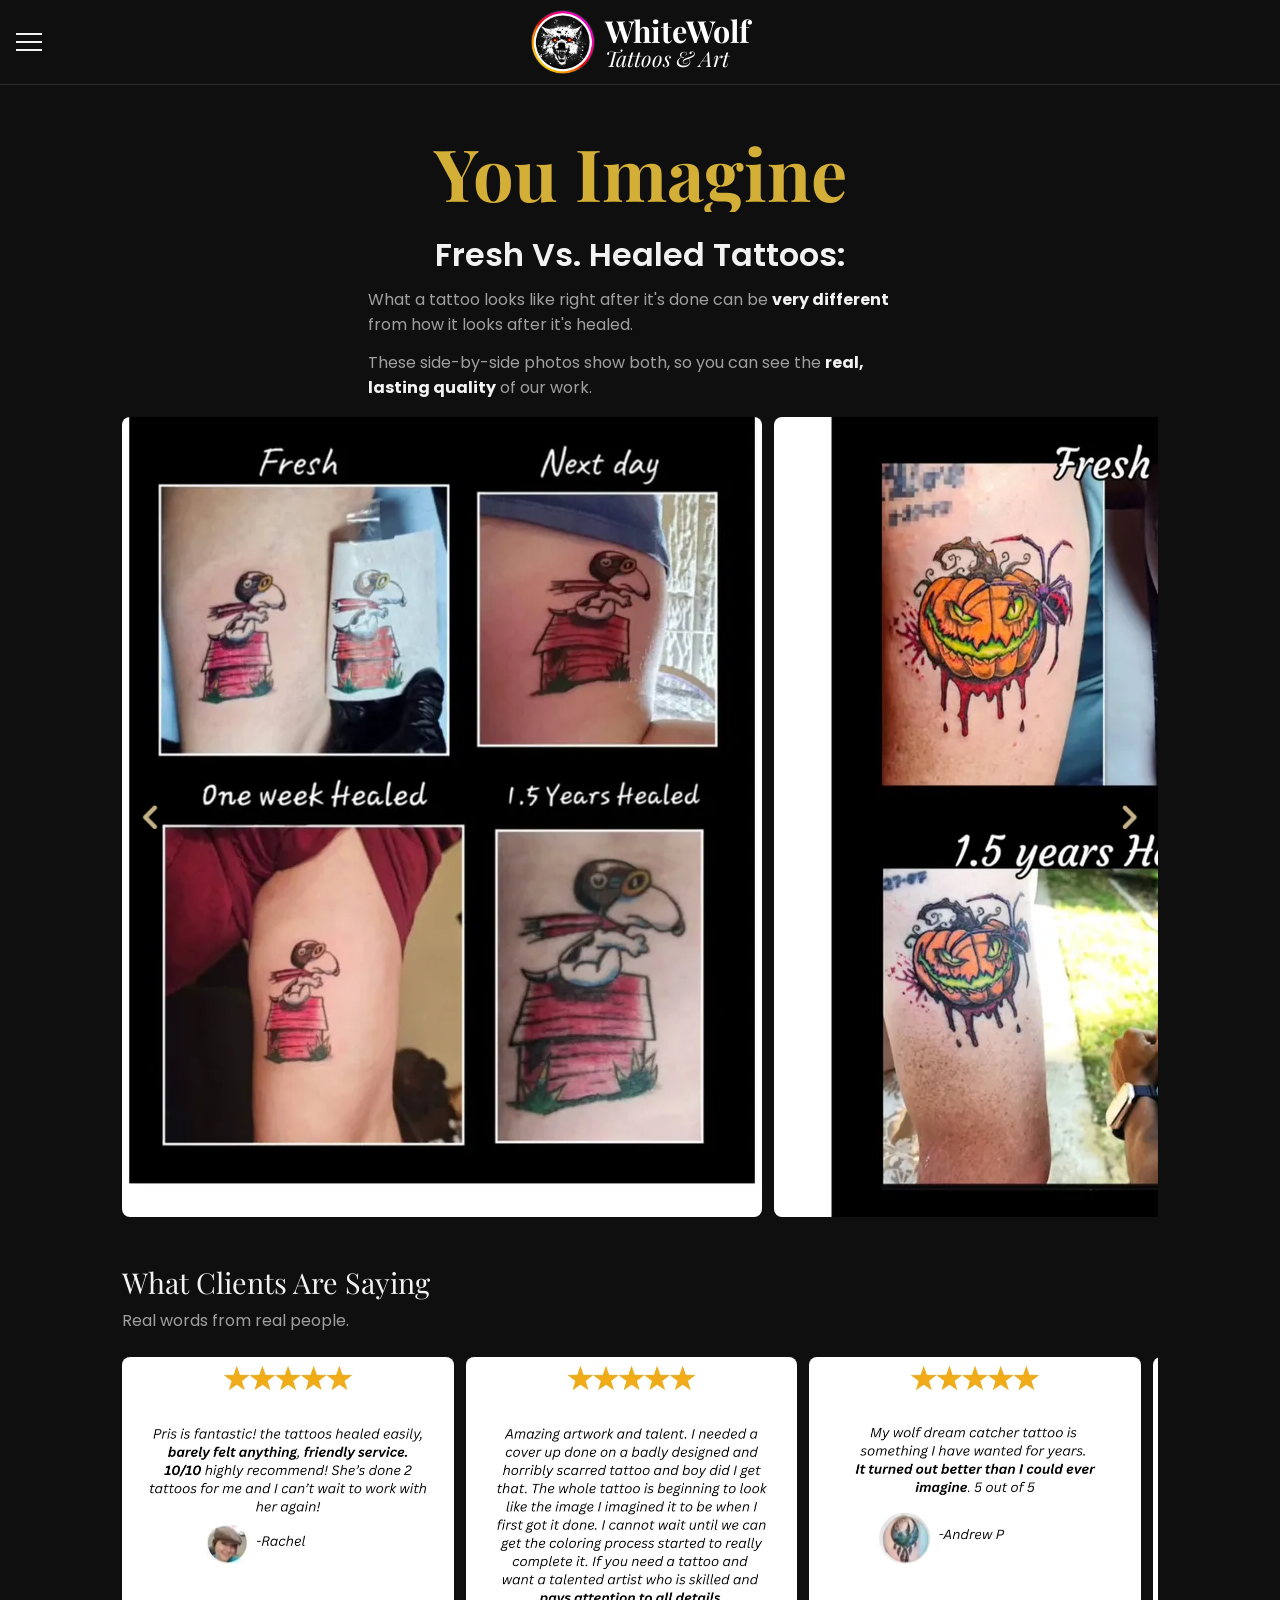
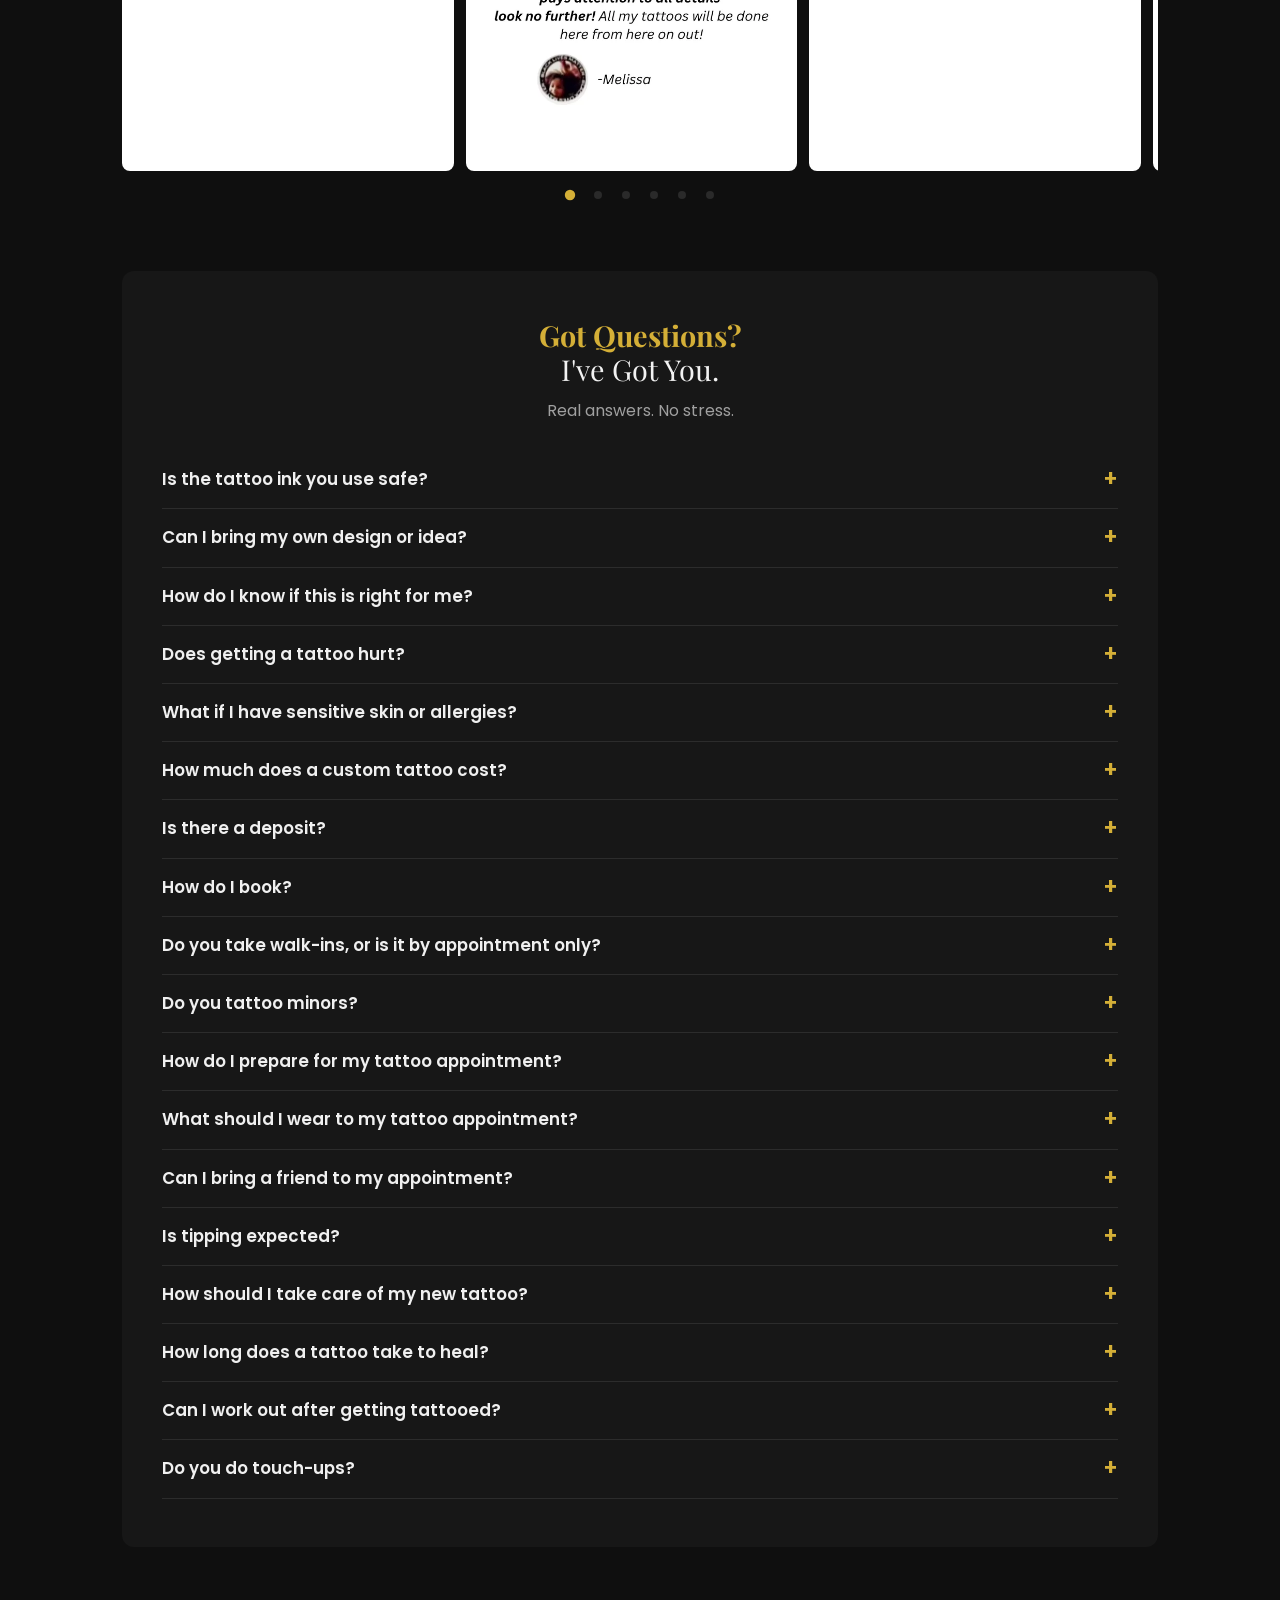
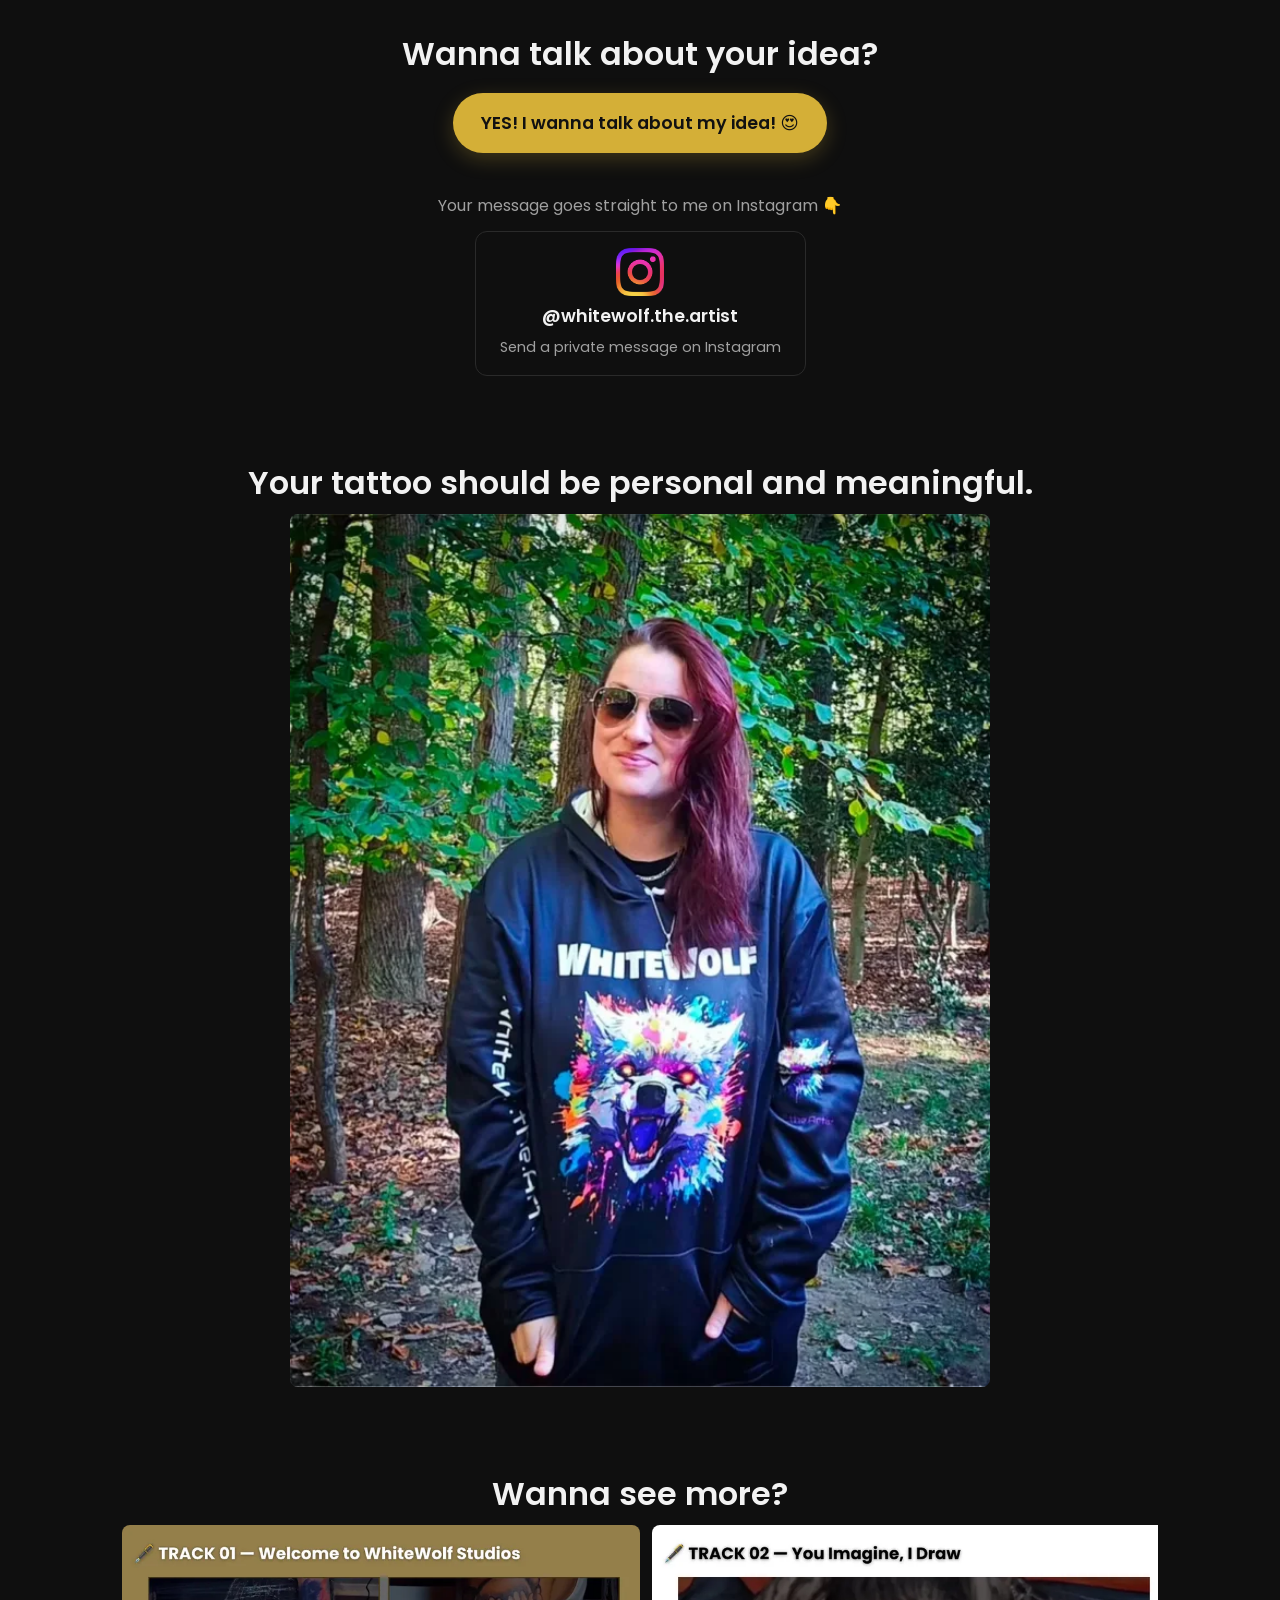
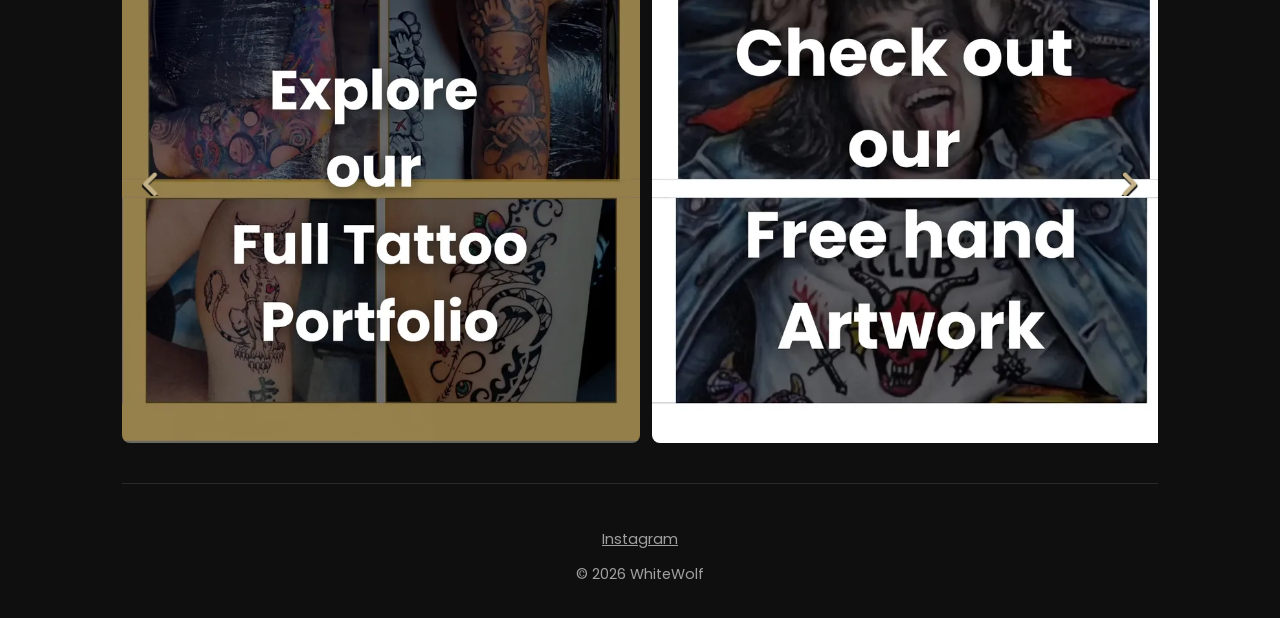
==== index.html @ 4db8c854 "Close FAQ box and fix photo 6 Adds the missing closing tag so the FAQ box ends, fixes photo 6, and p" ====
<!DOCTYPE html>
<html lang="en">
<head>
  <meta charset="UTF-8">
  <meta name="viewport" content="width=device-width, initial-scale=1">
  <title>WhiteWolf | Tattoos & Art</title>
  <meta name="robots" content="noindex">
  <meta name="description" content="Custom tattoos and original art by WhiteWolf.">
  <link rel="preconnect" href="https://fonts.googleapis.com">
  <link href="https://fonts.googleapis.com/css2?family=Inter:wght@400;600&family=Playfair+Display&display=swap" rel="stylesheet">
  <link rel="stylesheet" href="css/style.css">
</head>
<body>

    <header class="site-header">
    <button class="menu-btn" aria-label="Open menu" aria-expanded="false">
      <span></span><span></span><span></span>
    </button>
    <a href="index.html" class="brand" aria-label="WhiteWolf Tattoos and Art, home">
      <span class="brand-logo">
        <img src="media/Logo1.png" alt="" width="52" height="52">
      </span>
      <span class="brand-text">
        <span class="brand-name">WhiteWolf</span>
        <span class="brand-tag">Tattoos &amp; Art</span>
      </span>
    </a>
  </header>

  <!-- MENU (same on every page) -->
  <nav class="menu" id="menu" aria-label="Main menu">
    <button class="menu-close" aria-label="Close menu">&times;</button>
    <a href="index.html">Home</a>
    <a href="portfolio.html">Tattoos</a>
    <a href="art.html">Art</a>
    <a href="pricing.html">Pricing</a>
    <a href="about.html">About Me</a>
  </nav>

  <main>
      <section class="hero">
      <h1 class="rotator">
        <span class="is-active">You Imagine</span>
        <span>I Create</span>
       </h1>
      <h2 class="hero-sub">Fresh Vs. Healed Tattoos:</h2>
      <p class="hero-body">What a tattoo looks like right after it's done can be <strong>very different</strong> from how it looks after it's healed.</p>
      <p class="hero-body">These side-by-side photos show both, so you can see the <strong>real, lasting quality</strong> of our work.</p>
    </section>

         <!-- 🆕 TOP CAROUSEL: photos 1-5 -->
    <section class="top-carousel">
      <div class="carousel-wrap">
        <button class="car-btn car-prev" type="button" aria-label="Previous photo">
          <img src="media/icons/arrow-left.png" alt="">
        </button>
        <div class="carousel">
          <img src="media/home-page-photos/home-01.webp" alt="Tattoo by WhiteWolf" width="800" height="1000" fetchpriority="high">
          <img src="media/home-page-photos/home-02.webp" alt="Tattoo by WhiteWolf" width="800" height="1000" loading="lazy">
          <img src="media/home-page-photos/home-03.webp" alt="Tattoo by WhiteWolf" width="800" height="1000" loading="lazy">
          <img src="media/home-page-photos/home-04.webp" alt="Tattoo by WhiteWolf" width="800" height="1000" loading="lazy">
          <img src="media/home-page-photos/home-05.webp" alt="Tattoo by WhiteWolf" width="800" height="1000" loading="lazy">
        </div>
        <button class="car-btn car-next" type="button" aria-label="Next photo">
          <img src="media/icons/arrow-right.png" alt="">
        </button>
      </div>
    </section>
    
    <section class="reviews">
      <h2>What Clients Are Saying</h2>
      <p class="page-sub">Real words from real people.</p>
      <div class="review-track" id="review-track"></div>
      <div class="review-dots" id="review-dots"></div>
    </section>

       <section class="faq">
        <h2 class="faq-title">
        <span class="faq-title-gold">Got Questions?</span>
        <span>I've Got You.</span>
      </h2>
      <p class="faq-sub">Real answers. No stress.</p>
      
      <details>
        <summary>Is the tattoo ink you use safe?</summary>
        <p>Absolutely! As a tattoo artist, my rule is:<br>"If I can't eat it, I won't ink it." Our ink is all natural organic gluten-free ink. Guaranteed a clean experience.</p>
      </details>

      <!-- 💭 DREAM -->
      <details>
        <summary>Can I bring my own design or idea?</summary>
        <p><strong>Yes, please do!</strong> Bring a sketch, a photo, or even just a feeling. I'll turn it into a one-of-a-kind design that's made just for you. You imagine, I create.</p>
      </details>
      <details>
        <summary>How do I know if this is right for me?</summary>
        <p>If you've been thinking about a tattoo for a while, that's a good sign. Take your time, look through my work, and see what speaks to you. Not sure yet? Send me a message. <strong>There's no pressure</strong>, just a friendly chat about your idea.</p>
      </details>

      <!-- 😬 DOUBTS -->
      <details>
        <summary>Does getting a tattoo hurt?</summary>
        <p>A little, but it's usually <strong>less than people expect</strong>. Most say it feels like a scratch or a light sting. Some spots, like ribs or feet, feel more than others. We can take breaks anytime, and I'll check on you the whole way through.</p>
      </details>
      <details>
        <summary>What if I have sensitive skin or allergies?</summary>
        <p>Tell me before your appointment so I can plan for it. <strong>Your comfort and safety come first.</strong> If you have a skin condition or allergies, it's a good idea to check with your doctor before getting tattooed.</p>
      </details>

      <!-- 💲 DOLLARS -->
      <details>
        <summary>How much does a custom tattoo cost?</summary>
        <p>Every piece is different, so the price depends on the <strong>size, detail, and placement</strong>. Send me your idea, and I'll give you a free quote. No surprises.</p>
      </details>
      <details>
        <summary>Is there a deposit?</summary>
        <p>Yes. A deposit <strong>holds your spot</strong> and goes toward the final price of your tattoo. Deposits are non-refundable, but you can move your date if you give me at least 48 hours' notice.</p>
      </details>

      <!-- 📅 DO IT -->
      <details>
        <summary>How do I book?</summary>
        <p>Send me a DM on Instagram at <a href="https://instagram.com/whitewolf.the.artist">@whitewolf.the.artist</a>. Tell me your idea, where you want it, about how big, and add any photos that inspire you. <strong>I'll take it from there!</strong></p>
      </details>
      <details>
        <summary>Do you take walk-ins, or is it by appointment only?</summary>
        <p>I work <strong>by appointment</strong>, so every client gets my full time and attention. If an open spot comes up, I'll post it on Instagram.</p>
      </details>
      <details>
        <summary>Do you tattoo minors?</summary>
        <p>No. You must be <strong>18 or older</strong> and bring a valid photo ID to your appointment.</p>
      </details>

      <!-- 🗓️ DAY OF -->
      <details>
        <summary>How do I prepare for my tattoo appointment?</summary>
        <p><strong>Get good sleep, eat a full meal, and drink lots of water</strong> before you come in. Skip alcohol for 24 hours before. Bring a snack and a drink, and come ready to relax.</p>
      </details>
      <details>
        <summary>What should I wear to my tattoo appointment?</summary>
        <p>Wear <strong>comfy clothes</strong> that make it easy to reach the spot we're tattooing. Dark clothes are best, since ink can sometimes get on them.</p>
      </details>
      <details>
        <summary>Can I bring a friend to my appointment?</summary>
        <p>Yes, you can bring <strong>one friend</strong> for support. Just let me know ahead of time so I can make room.</p>
      </details>
      <details>
        <summary>Is tipping expected?</summary>
        <p>Tips are <strong>never required, but always appreciated</strong>. Many people tip about 15 to 20 percent if they love their tattoo.</p>
      </details>

      <!-- 🩹 AFTER -->
      <details>
        <summary>How should I take care of my new tattoo?</summary>
        <p>I'll give you <strong>simple aftercare steps</strong> before you leave. The basics: keep it clean, wash it gently with unscented soap, add a thin layer of unscented lotion, and don't pick or scratch it. Keep it out of the sun, pools, and baths while it heals.</p>
      </details>
      <details>
        <summary>How long does a tattoo take to heal?</summary>
        <p>The top layer of skin usually heals in about <strong>2 to 4 weeks</strong>. Deeper healing can take a few months. Everyone heals a little differently, so be patient and follow your aftercare.</p>
      </details>
      <details>
        <summary>Can I work out after getting tattooed?</summary>
        <p>Take it easy for the <strong>first few days</strong>. Lots of sweat and rubbing can bother a new tattoo. Light activity is fine, and you can get back to your normal routine as it heals.</p>
      </details>
            <details>
        <summary>Do you do touch-ups?</summary>
        <p><strong>Yes!</strong> I want your tattoo to look its best for years. If you need a touch-up within 3 months of your appointment, it's on me. <strong>I've got you, even after you leave.</strong></p>
      </details>
    </section>

    <!-- 💬 TALK ABOUT YOUR IDEA -->
    <section class="cta">
      <h2 class="hero-sub">Wanna talk about your idea?</h2>
      <a href="https://ig.me/m/whitewolf.the.artist" class="btn cta-btn">YES! I wanna talk about my idea! 😍</a>

      <p class="cta-alt-q">Your message goes straight to me on Instagram 👇</p>
      <a class="ig-card" href="https://ig.me/m/whitewolf.the.artist">
        <img src="media/icons/instagram.png" alt="" width="48" height="48">
        <span class="ig-handle">@whitewolf.the.artist</span>
        <span class="ig-note">Send a private message on Instagram</span>
      </a>
    </section>

    <!-- 🆕 STILL PHOTO: photo 6 -->
    <section class="feature-photo">
      <h2 class="hero-sub">Your tattoo should be personal and meaningful.</h2>
      <img src="media/home-page-photos/home-06.webp" alt="Tattoo by WhiteWolf" width="800" height="1000" loading="lazy">
    </section>

    <!-- 🆕 BOTTOM CAROUSEL: photos 7-10 -->
    <section>
      <h2 class="hero-sub">Wanna see more?</h2>
      <div class="carousel-wrap" data-wait-until-seen>
        <button class="car-btn car-prev" type="button" aria-label="Previous photo">
          <img src="media/icons/arrow-left.png" alt="">
        </button>
        <div class="carousel carousel-fit">
          <img src="media/home-page-photos/home-07.webp" alt="Tattoo by WhiteWolf" width="800" height="1000" loading="lazy">
          <img src="media/home-page-photos/home-08.webp" alt="Tattoo by WhiteWolf" width="800" height="1000" loading="lazy">
          <img src="media/home-page-photos/home-09.webp" alt="Tattoo by WhiteWolf" width="800" height="1000" loading="lazy">
          <img src="media/home-page-photos/home-10.webp" alt="Tattoo by WhiteWolf" width="800" height="1000" loading="lazy">
        </div>
        <button class="car-btn car-next" type="button" aria-label="Next photo">
          <img src="media/icons/arrow-right.png" alt="">
        </button>
      </div>
    </section>
    
  <!-- FOOTER (same on every page) -->
  <footer class="site-footer">
    <a href="https://instagram.com/whitewolf.the.artist">Instagram</a>
    <p>&copy; 2026 WhiteWolf</p>
  </footer>

  <script src="js/main.js"></script>
    <script>
    // ==========================================================
    // 🔢 CHANGE THIS NUMBER to how many review photos there are!
    // ==========================================================
    const REVIEW_COUNT = 6;
    const REVIEW_SPEED = 4000;   // 4000 = 4 seconds per review

    const track = document.getElementById('review-track');
    const dotsBox = document.getElementById('review-dots');
    const two = (n) => String(n).padStart(2, '0');   // 1 → "01"
    const calm = window.matchMedia('(prefers-reduced-motion: reduce)').matches;
    let index = 0;

    // build the photos and dots
    for (let i = 1; i <= REVIEW_COUNT; i++) {
      const img = document.createElement('img');
      img.src = 'media/reviews/review-' + two(i) + '.webp';
      img.alt = 'Client review ' + i;
      img.loading = 'lazy';
      img.decoding = 'async';
      track.appendChild(img);

      const dot = document.createElement('button');
      dot.type = 'button';
      dot.setAttribute('aria-label', 'Show review ' + i);
      dot.addEventListener('click', () => { goTo(i - 1); pauseForAWhile(); });
      dotsBox.appendChild(dot);
    }

    function lightDot() {
      [...dotsBox.children].forEach((d, i) => d.classList.toggle('is-active', i === index));
    }

    // slide to one review (in the middle)
    function goTo(i) {
      index = (i + REVIEW_COUNT) % REVIEW_COUNT;
      const slide = track.children[index];
      track.scrollTo({
        left: slide.offsetLeft - (track.clientWidth - slide.offsetWidth) / 2,
        behavior: calm ? 'auto' : 'smooth'
      });
      lightDot();
    }

    // when someone swipes, figure out which review is in the middle
    let scrollTimer;
    track.addEventListener('scroll', () => {
      clearTimeout(scrollTimer);
      scrollTimer = setTimeout(() => {
        const middle = track.scrollLeft + track.clientWidth / 2;
        let closest = 0, best = Infinity;
        [...track.children].forEach((s, i) => {
          const d = Math.abs(s.offsetLeft + s.offsetWidth / 2 - middle);
          if (d < best) { best = d; closest = i; }
        });
        index = closest;
        lightDot();
      }, 120);
    }, { passive: true });

    // auto-slide, but pause while someone is touching it
    let paused = false, resumeTimer;
    function pauseForAWhile() {
      paused = true;
      clearTimeout(resumeTimer);
      resumeTimer = setTimeout(() => { paused = false; }, 6000);   // starts again after 6 seconds
    }
    track.addEventListener('touchstart', pauseForAWhile, { passive: true });
    track.addEventListener('mouseenter', () => { paused = true; });
    track.addEventListener('mouseleave', () => { paused = false; });

    lightDot();
    if (!calm) {   // people who turned on "Reduce Motion" can still swipe, it just won't move by itself
      setInterval(() => { if (!paused) goTo(index + 1); }, REVIEW_SPEED);
    }
  </script>
</body>
</html>
---- css/style.css ----
/* ===== FONTS ===== */
 @import url('https://fonts.googleapis.com/css2?family=Poppins:wght@400;500;600;700&family=Playfair+Display:ital,wght@0,400;0,600;0,700;1,400&display=swap');

/* ===== COLORS ===== */
:root {
  --bg: #0f0f0f;
  --text: #f2f2f2;
  --muted: #a0a0a0;
  --accent: #c9a27e;
  --line: #2a2a2a;
  --font-head: 'Playfair Display', serif;
  --font-body: 'Poppins', system-ui, sans-serif;
}

/* ===== BASICS ===== */
* { box-sizing: border-box; margin: 0; padding: 0; }
body {
  background: var(--bg);
  color: var(--text);
  font-family: var(--font-body);
  font-size: 16px;
  line-height: 1.6;
}
img, video { display: block; width: 100%; height: auto; }
a { color: inherit; }
h1, h2 { font-family: var(--font-head); font-weight: 400; line-height: 1.2; }
h2 { font-size: 1.8rem; margin-bottom: 16px; }
main { padding: 0 16px; }
section { padding: 40px 0; }

/* ===== TOP BAR: menu left, logo + name in the middle ===== */
.site-header {
  position: sticky; top: 0; z-index: 50;
  display: grid;
  grid-template-columns: 44px 1fr 44px;
  align-items: center;
  padding: 10px 16px;
  background: var(--bg);
  border-bottom: 1px solid var(--line);
}
.menu-btn {
  width: 44px; height: 44px;
  background: none; border: 0; cursor: pointer;
  display: flex; flex-direction: column; justify-content: center; gap: 6px;
}
.menu-btn span { display: block; width: 26px; height: 2px; background: var(--text); }

.brand {
  display: flex; align-items: center; justify-content: center; gap: 10px;
  text-decoration: none; color: #fff;
}
.brand-logo { flex: 0 0 auto; width: 52px; height: 52px; }
.brand-logo img {
  width: 100%; height: 100%;
  object-fit: cover;
  border-radius: 50%; /* cuts off the gray corners */
}
.brand-text { display: flex; flex-direction: column; text-align: left; line-height: 1.05; }
.brand-name { font-family: var(--font-head); font-weight: 700; font-size: 1.45rem; }
.brand-tag  { font-family: var(--font-head); font-style: italic; font-weight: 400; font-size: 1.05rem; }

/* ===== POP-OUT MENU ===== */
.menu {
  position: fixed; inset: 0; z-index: 100;
  background: var(--bg);
  display: flex; flex-direction: column; justify-content: center; align-items: center; gap: 8px;
  transform: translateX(-100%);
  visibility: hidden;
  transition: transform .3s ease, visibility .3s;
}
.menu.open { transform: translateX(0); visibility: visible; }
.menu a { font-family: var(--font-head); font-size: 2rem; text-decoration: none; padding: 8px 16px; }
.menu-close {
  position: absolute; top: 10px; left: 16px;
  width: 44px; height: 44px;
  background: none; border: 0; color: var(--text);
  font-size: 2rem; cursor: pointer;
}

/* ===== HOME: top section ===== */
.hero { padding: 48px 0 24px; text-align: center; }
.hero h1 { font-size: 2.2rem; margin-bottom: 12px; }
.hero p { color: var(--muted); }
.btn {
  display: inline-block; margin-top: 20px;
  padding: 14px 28px;
  background: var(--accent); color: #111;
  font-weight: 600; text-decoration: none;
  border-radius: 999px;
}

/* ===== SWIPE CAROUSEL ===== */
.carousel {
  display: flex; gap: 12px;
  overflow-x: auto;
  scroll-snap-type: x mandatory;
  margin: 0 -16px; padding: 0 16px;
  scrollbar-width: none;
}
.carousel::-webkit-scrollbar { display: none; }
.carousel img {
  flex: 0 0 85%;
  scroll-snap-align: center;
  aspect-ratio: 4 / 5;
  object-fit: cover;
  border-radius: 8px;
}

/* ===== FAQ ===== */
.faq details { border-bottom: 1px solid var(--line); padding: 16px 0; }
.faq summary {
  cursor: pointer; font-weight: 600; list-style: none;
  display: flex; justify-content: space-between; gap: 16px;
}
.faq summary::-webkit-details-marker { display: none; }
.faq summary::after { content: '+'; font-size: 1.4rem; line-height: 1; }
.faq details[open] summary::after { content: '−'; }
.faq details p { margin-top: 12px; color: var(--muted); }

/* ===== PHOTO GRIDS (Art + Portfolio) ===== */
.grid { display: grid; grid-template-columns: 1fr; gap: 12px; }
.grid img, .grid video { border-radius: 8px; }

/* ===== PRICING ===== */
.price-card { border: 1px solid var(--line); border-radius: 8px; padding: 20px; margin-bottom: 12px; }
.price-card h3 { font-family: var(--font-head); font-weight: 400; font-size: 1.3rem; }
.price { font-size: 1.6rem; color: var(--accent); margin: 4px 0 8px; }

/* ===== FOOTER ===== */
.site-footer {
  padding: 32px 16px; text-align: center;
  color: var(--muted); font-size: .9rem;
  border-top: 1px solid var(--line);
}
.site-footer a { display: inline-block; padding: 12px; }

/* ===== TABLETS (768px and wider) ===== */
@media (min-width: 768px) {
  main { max-width: 1100px; margin: 0 auto; padding: 0 32px; }
  .hero h1 { font-size: 3rem; }
  .carousel { margin: 0; padding: 0; }
  .carousel img { flex-basis: 45%; }
  .grid { grid-template-columns: repeat(2, 1fr); }
  .brand-logo { width: 64px; height: 64px; }
  .brand-name { font-size: 1.9rem; }
  .brand-tag  { font-size: 1.35rem; }
}

/* ===== COMPUTERS (1100px and wider) ===== */
@media (min-width: 1100px) {
  .carousel img { flex-basis: 32%; }
  .grid { grid-template-columns: repeat(3, 1fr); }
}


/* ===== GOLD ROTATING HEADLINE ===== */
:root { --gold: #d4af37; }

.rotator {
  display: grid;          /* stacks all headlines in the same spot */
  color: var(--gold);
  overflow: hidden;
}
.rotator span {
  grid-area: 1 / 1;
  opacity: 0;
  transform: translateX(-40px);   /* waits on the left */
  transition: opacity .6s ease, transform .6s ease;
}
.rotator span.is-active {
  opacity: 1;
  transform: translateX(0);       /* in the middle, showing */
}
.rotator span.is-leaving {
  opacity: 0;
  transform: translateX(40px);    /* slides out to the right */
}

/* for people who turn off motion on their phone: just fade, no sliding */
@media (prefers-reduced-motion: reduce) {
  .rotator span,
  .rotator span.is-active,
  .rotator span.is-leaving { transform: none; }
}


/* ===== ART GALLERY ===== */
.page-sub { color: var(--muted); margin: -8px 0 24px; }

.gallery {
  display: grid;
  grid-template-columns: repeat(2, 1fr);   /* phone: 2 per row */
  gap: 6px;
  margin: 0 -10px;                         /* a little wider on phones */
}
.gallery button {
  padding: 0; border: 0; cursor: zoom-in;
  background: #1a1a1a;                     /* dark box while the picture loads */
  aspect-ratio: 1 / 1;                     /* square */
  overflow: hidden;
  border-radius: 4px;
}
.gallery img {
  width: 100%; height: 100%;
  object-fit: cover;
  transition: transform .3s ease;
}
@media (hover: hover) {
  .gallery button:hover img { transform: scale(1.04); }   /* little zoom on computers */
}
@media (min-width: 768px) {
  .gallery { grid-template-columns: repeat(3, 1fr); gap: 10px; margin: 0; }   /* tablet: 3 */
}
@media (min-width: 1100px) {
  .gallery { grid-template-columns: repeat(4, 1fr); }                         /* computer: 4 */
}

/* ===== TAP TO SEE BIG ===== */
.lightbox {
  border: 0; padding: 0; margin: 0;
  width: 100vw; height: 100dvh;
  max-width: none; max-height: none;
  background: rgba(0, 0, 0, .95);
  color: #fff;
}
.lightbox::backdrop { background: rgba(0, 0, 0, .95); }
.lightbox[open] { display: flex; align-items: center; justify-content: center; }
.lightbox img {
  width: auto; height: auto;
  max-width: 100%; max-height: 100%;
  object-fit: contain;                     /* shows the WHOLE art, no crop */
}
.lb-btn {
  position: absolute;
  width: 48px; height: 48px;
  border: 0; border-radius: 50%;
  background: rgba(255, 255, 255, .12);
  color: #fff; font-size: 1.6rem; cursor: pointer;
  display: flex; align-items: center; justify-content: center;
}
.lb-close { top: 12px; right: 12px; }
.lb-prev  { left: 12px;  top: 50%; transform: translateY(-50%); }
.lb-next  { right: 12px; top: 50%; transform: translateY(-50%); }
.lb-count {
  position: absolute; bottom: 16px; left: 0; right: 0;
  text-align: center; color: var(--muted); font-size: .9rem;
}


/* ===== REVIEWS CAROUSEL ===== */
.review-track {
  position: relative;
  display: flex; gap: 12px;
  overflow-x: auto;
  scroll-snap-type: x mandatory;
  margin: 0 -16px; padding: 0 16px;
  scrollbar-width: none;
}
.review-track::-webkit-scrollbar { display: none; }
.review-track img {
  flex: 0 0 85%;
  width: 85%;
  aspect-ratio: 4 / 5;
  object-fit: contain;          /* shows the WHOLE review, no cutting off */
  background: #1a1a1a;
  border-radius: 8px;
  scroll-snap-align: center;
}
.review-dots {
  display: flex; justify-content: center; gap: 4px;
  margin-top: 12px;
}
.review-dots button {
  width: 24px; height: 24px;      /* big enough to tap */
  padding: 0; border: 0; background: none; cursor: pointer;
  display: flex; align-items: center; justify-content: center;
}
.review-dots button::after {
  content: '';
  width: 8px; height: 8px; border-radius: 50%;
  background: var(--line);
  transition: background .3s, transform .3s;
}
.review-dots button.is-active::after {
  background: var(--gold);
  transform: scale(1.3);
}
@media (min-width: 768px) {
  .review-track { margin: 0; padding: 0; }
  .review-track img { flex-basis: 45%; width: 45%; }
}
@media (min-width: 1100px) {
  .review-track img { flex-basis: 32%; width: 32%; }
}


/* ===== HOME: top carousel + still photo ===== */
.top-carousel { padding-top: 16px; padding-bottom: 8px; }
.feature-photo { padding: 24px 0; }
.feature-photo img { border-radius: 8px; }
@media (min-width: 768px) {
  .feature-photo img { max-width: 700px; margin: 0 auto; }
}


/* ===== CAROUSEL ARROWS ===== */
.carousel-wrap { position: relative; }
.car-btn {
  position: absolute; top: 50%; transform: translateY(-50%);
  z-index: 2;
  width: 44px; height: 44px;          /* big enough to tap */
  padding: 10px; border: 0; border-radius: 50%;
  background: none;                  /* no circle behind the arrows */
  cursor: pointer;
  display: flex; align-items: center; justify-content: center;
}
.car-btn img { width: 24px; height: 24px; object-fit: contain; }
.car-prev { left: 6px; }
.car-next { right: 6px; }


/* ===== BOTTOM CAROUSEL: show the WHOLE photo (no cropping) ===== */
.carousel-fit { align-items: center; }
.carousel-fit img {
  flex: 0 0 100%;
  width: 100%;
  height: auto;
  aspect-ratio: auto;      /* use the photo's real shape */
  object-fit: contain;     /* never cut anything off */
}
@media (min-width: 768px) {
  .carousel-fit img { flex-basis: 70%; width: 70%; }   /* tablet */
}
@media (min-width: 1100px) {
  .carousel-fit img { flex-basis: 50%; width: 50%; }   /* computer */
}


/* ===== STOP THE PAGE FROM MOVING SIDEWAYS ON PHONES ===== */
html, body {
  overflow-x: clip;     /* trims anything poking past the edge */
  max-width: 100%;
}
main { overflow-x: clip; }


/* ===== BIGGER, BOLDER "YOU IMAGINE / I CREATE" ===== */
.hero .rotator {
  font-size: 3rem;       /* phone size (was 2.2rem) */
  font-weight: 700;      /* bold */
  line-height: 1.1;
}
@media (min-width: 768px) {
  .hero .rotator { font-size: 4.5rem; }   /* bigger on tablets and computers */
}


/* bold words in the Fresh vs Healed text stand out in white */
.hero-body strong { color: var(--text); font-weight: 700; }


/* ===== "FRESH VS. HEALED" HEADLINE + TEXT ===== */
.hero-sub {
  font-family: var(--font-body);   /* Poppins */
  color: var(--text);              /* white */
  font-size: 1.5rem;               /* smaller than the big headline */
  font-weight: 600;
  margin: 24px 0 12px;
  text-align: center;
}
.hero-body {
  font-family: var(--font-body);   /* Poppins */
  max-width: 34em;                 /* keeps lines easy to read */
  margin: 12px auto 0;
  text-align: left;                /* body text lines up on the left */
}
@media (min-width: 768px) {
  .hero-sub { font-size: 2rem; }
}


/* ===== LESS SPACE between the body text and the first carousel ===== */
.hero { padding-bottom: 8px; }           /* was 24px */
.top-carousel { padding-top: 8px; }      /* was 16px */


/* ===== FAQ: easy-to-read charcoal card ===== */
.faq {
  background: #171717;          /* soft charcoal, not pure black */
  border-radius: 12px;
  padding: 32px 20px;
  margin: 24px 0;
}
.faq summary {
  color: #f0f0f0;               /* soft white questions */
  font-size: 1.05rem;
  line-height: 1.5;
}
.faq summary::after { color: var(--gold); }   /* gold + and − signs */
.faq details { border-bottom-color: #2c2c2c; }
.faq details p {
  color: #c9c9c9;               /* light gray answers, easy to read */
  font-size: 1rem;
  line-height: 1.7;             /* more space between lines */
}
@media (min-width: 768px) {
  .faq { padding: 48px 40px; }
}



/* ===== FAQ HEADLINE: 2 clean lines, centered ===== */
.faq-title {
  text-align: center;
  line-height: 1.15;
  margin-bottom: 12px;
}
.faq-title span { display: block; }            /* each part on its own line */
.faq-title-gold { color: var(--gold); font-weight: 700; }
.faq-sub {
  text-align: center;
  color: var(--muted);
  margin-bottom: 28px;
}


/* ===== TALK ABOUT YOUR IDEA ===== */
.cta { text-align: center; padding: 40px 0; }
.cta-btn {
  font-size: 1.1rem;
  padding: 16px 28px;
  margin-top: 8px;
  background: var(--gold);           /* gold to match the brand */
  box-shadow: 0 6px 20px rgba(212, 175, 55, .25);
}
.cta-alt-q {
  font-family: var(--font-body);
  color: var(--muted);
  margin: 40px 0 12px;
}
.ig-card {
  display: inline-flex; flex-direction: column; align-items: center; gap: 6px;
  padding: 16px 24px;
  border: 1px solid var(--line);
  border-radius: 12px;
  text-decoration: none;
}
.ig-card img { width: 48px; height: 48px; object-fit: contain; }
.ig-handle { font-weight: 600; color: var(--text); font-size: 1.1rem; }
.ig-note { color: var(--muted); font-size: .9rem; }
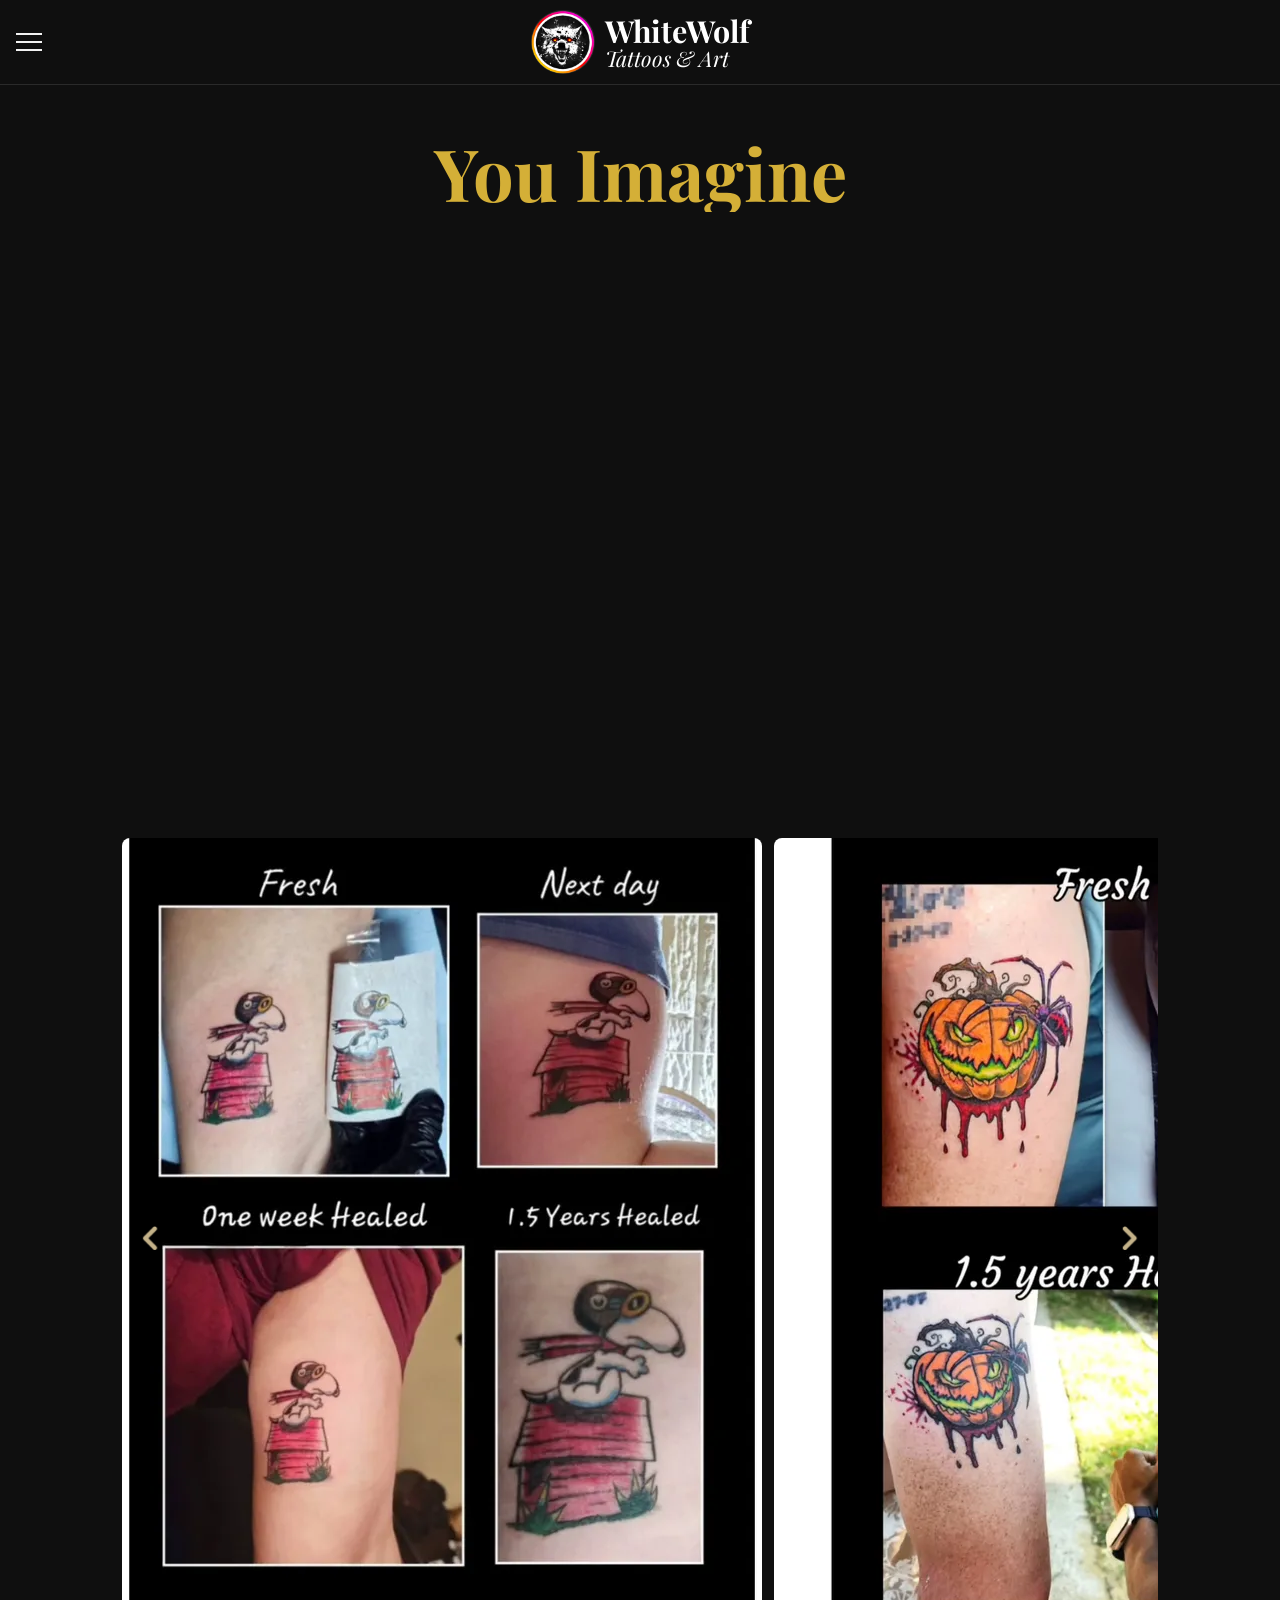
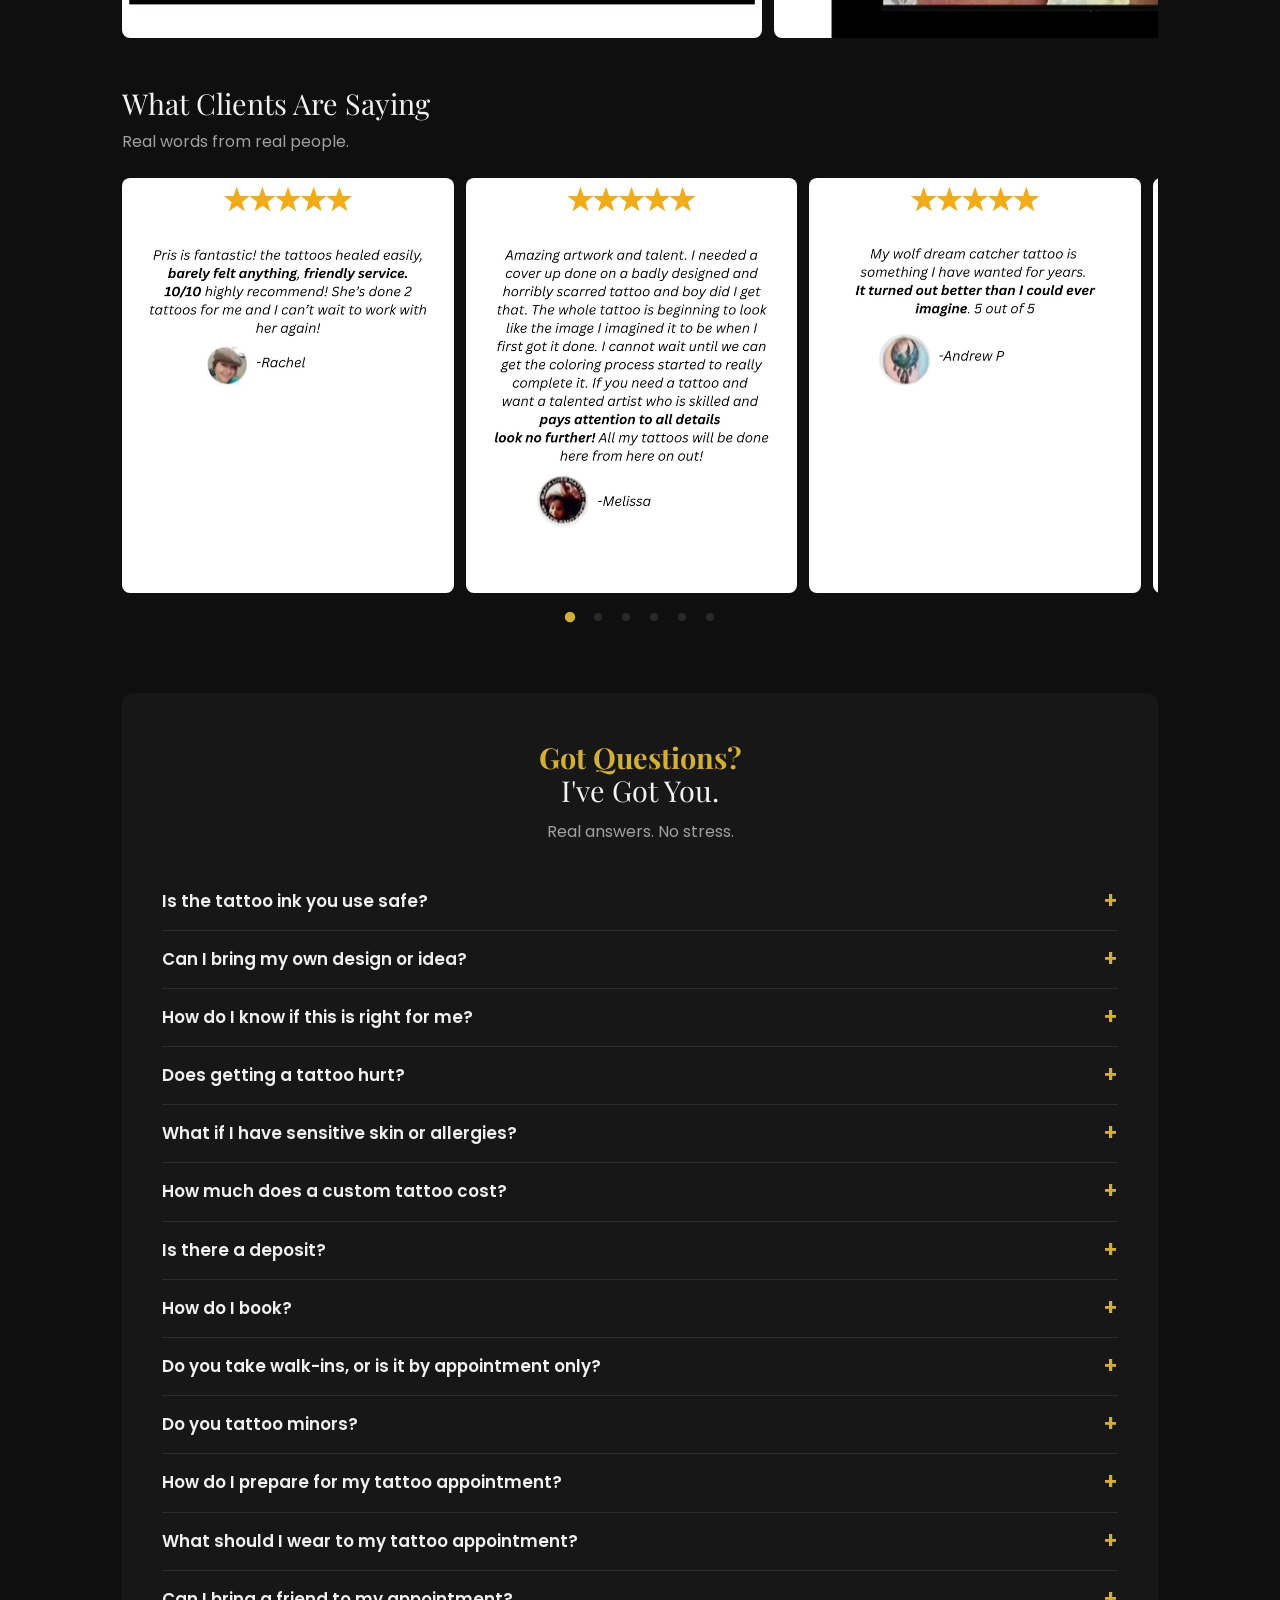
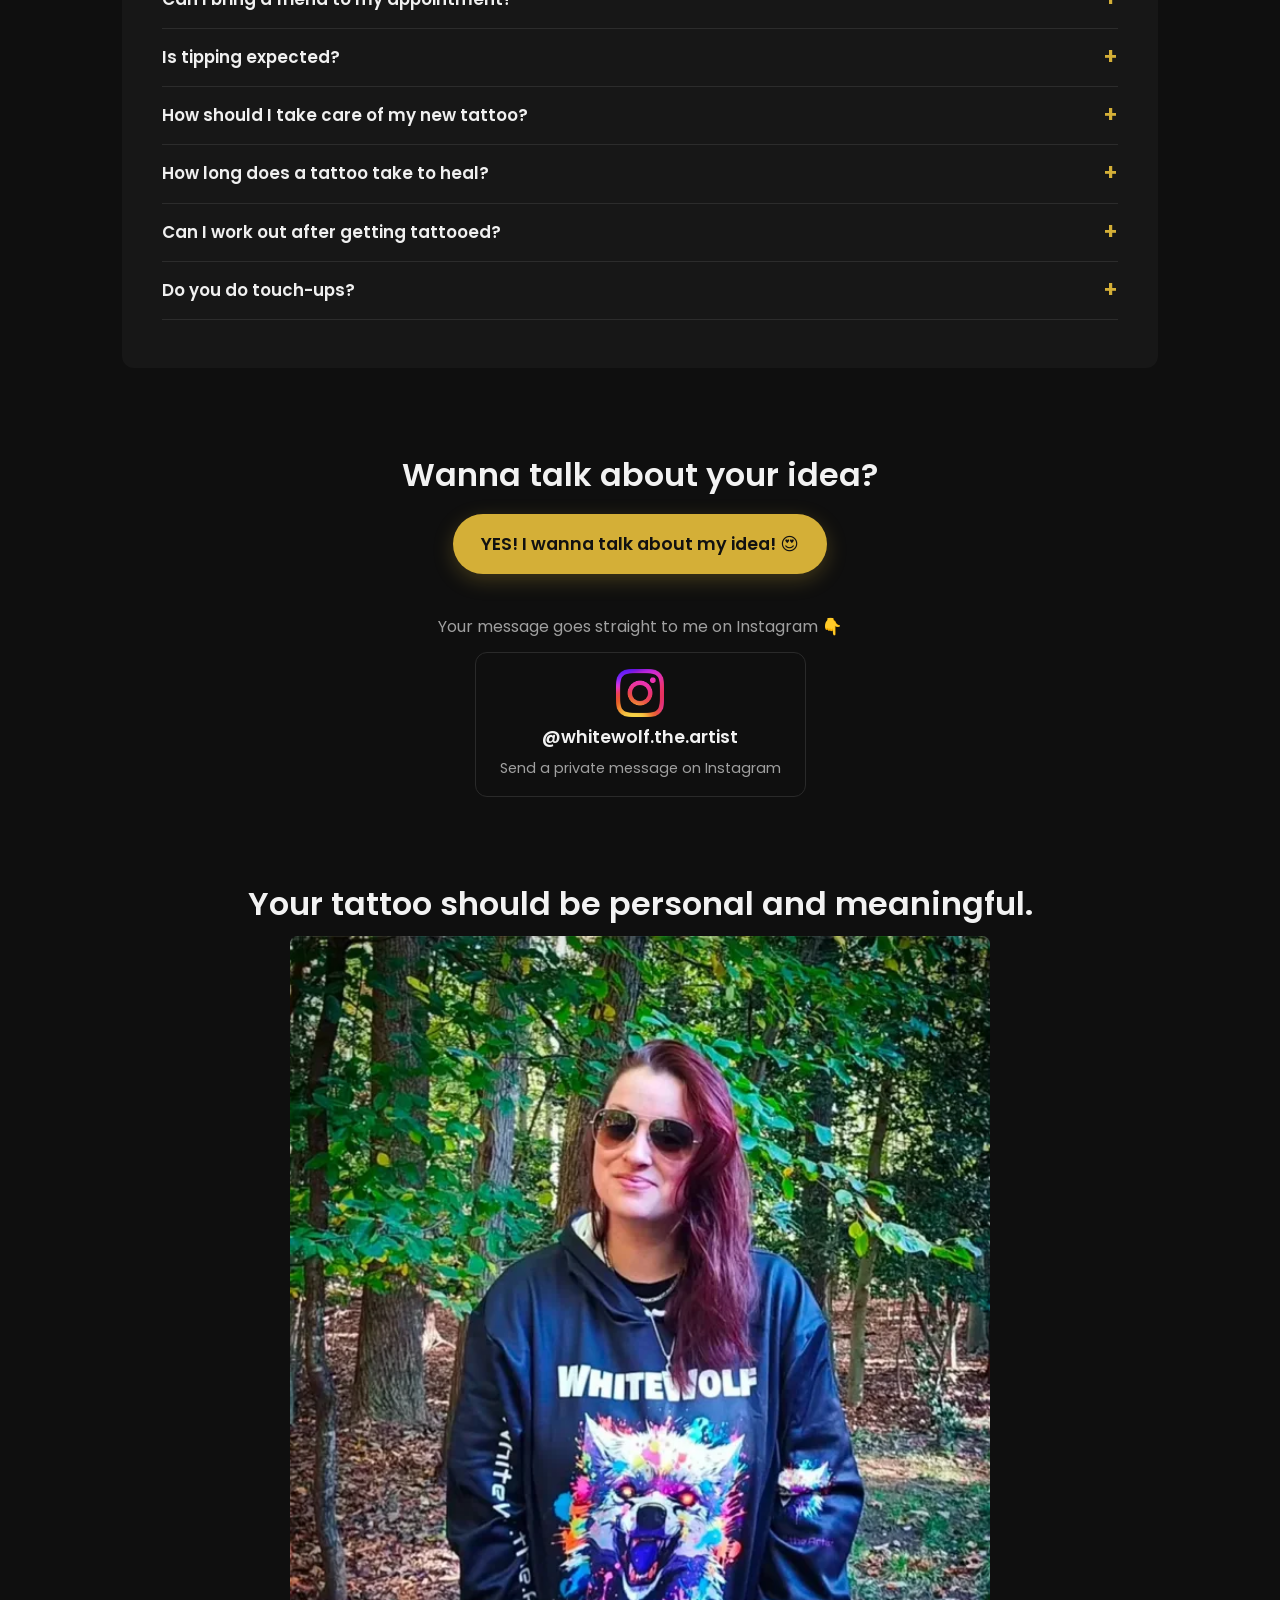
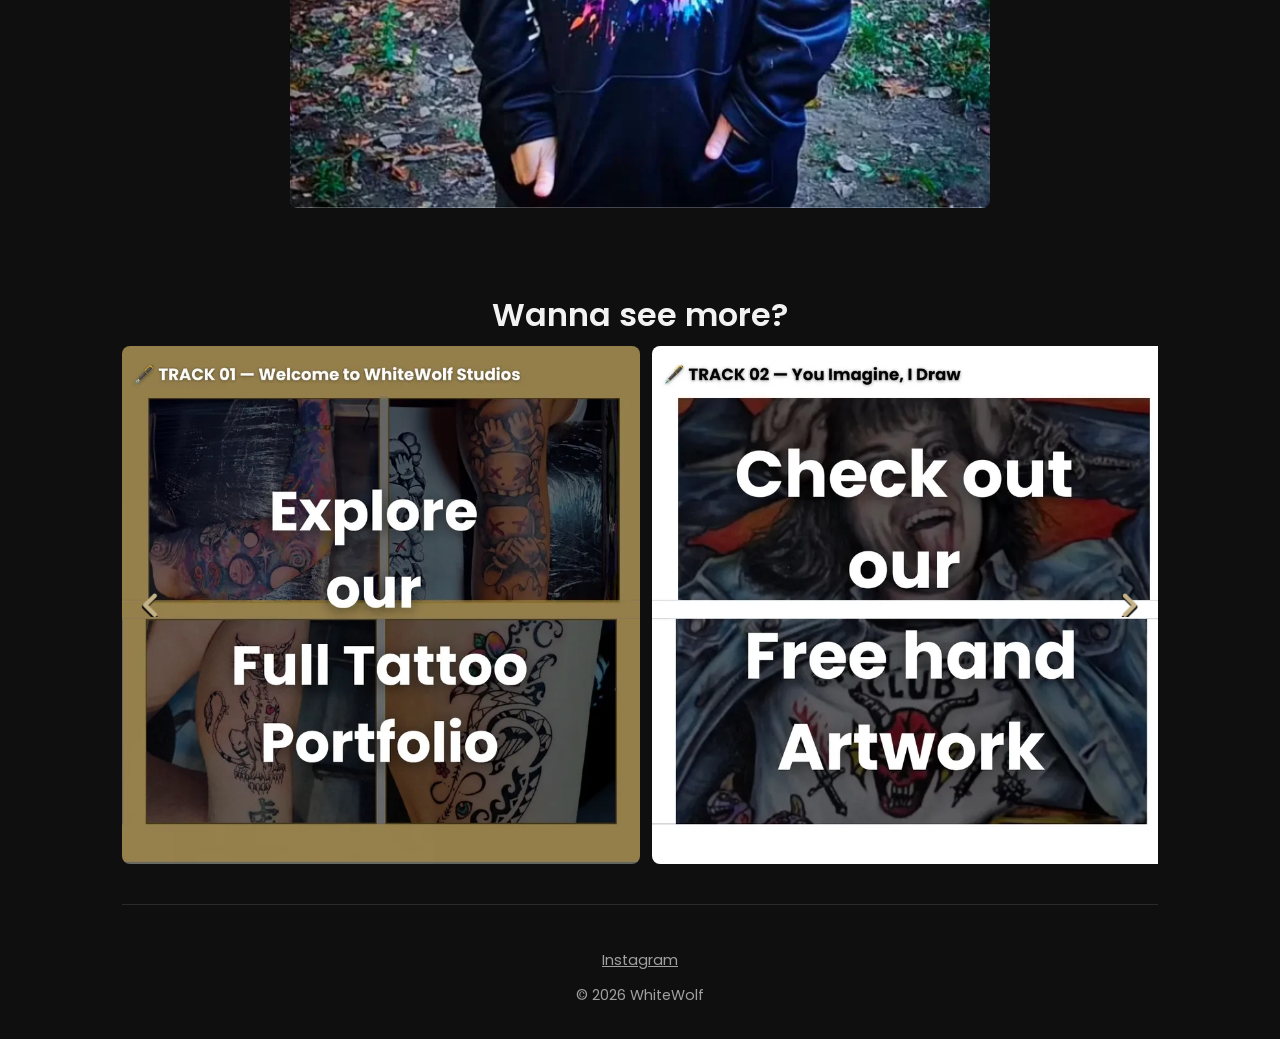
==== commit f5f315f9: "Add trailer video and move Fresh vs Healed text off Home" ====
--- a/index.html
+++ b/index.html
@@ -32,20 +32,29 @@
     <button class="menu-close" aria-label="Close menu">&times;</button>
     <a href="index.html">Home</a>
     <a href="portfolio.html">Tattoos</a>
+    <a href="coverups.html">Cover-Ups</a>
     <a href="art.html">Art</a>
     <a href="pricing.html">Pricing</a>
     <a href="about.html">About Me</a>
   </nav>
 
-  <main>
-      <section class="hero">
+   <main>
+    <section class="hero">
       <h1 class="rotator">
         <span class="is-active">You Imagine</span>
         <span>I Create</span>
-       </h1>
-      <h2 class="hero-sub">Fresh Vs. Healed Tattoos:</h2>
-      <p class="hero-body">What a tattoo looks like right after it's done can be <strong>very different</strong> from how it looks after it's healed.</p>
-      <p class="hero-body">These side-by-side photos show both, so you can see the <strong>real, lasting quality</strong> of our work.</p>
+      </h1>
+    </section>
+
+    <!-- 🎬 TRAILER VIDEO -->
+    <section class="trailer">
+      <video class="trailer-video"
+             src="media/video/trailer.mp4"
+             autoplay muted loop playsinline
+             preload="auto"
+             width="858" height="1073"
+             aria-label="WhiteWolf tattoo and art trailer. Tap to pause.">
+      </video>
     </section>
 
          <!-- 🆕 TOP CAROUSEL: photos 1-5 -->
@@ -194,10 +203,18 @@
           <img src="media/icons/arrow-left.png" alt="">
         </button>
         <div class="carousel carousel-fit">
-          <img src="media/home-page-photos/home-07.webp" alt="Tattoo by WhiteWolf" width="800" height="1000" loading="lazy">
-          <img src="media/home-page-photos/home-08.webp" alt="Tattoo by WhiteWolf" width="800" height="1000" loading="lazy">
-          <img src="media/home-page-photos/home-09.webp" alt="Tattoo by WhiteWolf" width="800" height="1000" loading="lazy">
-          <img src="media/home-page-photos/home-10.webp" alt="Tattoo by WhiteWolf" width="800" height="1000" loading="lazy">
+          <a href="portfolio.html">
+            <img src="media/home-page-photos/home-07.webp" alt="Explore the full tattoo portfolio" width="800" height="1000" loading="lazy">
+          </a>
+          <a href="art.html">
+            <img src="media/home-page-photos/home-08.webp" alt="Check out the freehand artwork" width="800" height="1000" loading="lazy">
+          </a>
+          <a href="coverups.html">
+            <img src="media/home-page-photos/home-09.webp" alt="See tattoo cover-ups" width="800" height="1000" loading="lazy">
+          </a>
+          <a href="pricing.html">
+            <img src="media/home-page-photos/home-10.webp" alt="See tattoo pricing" width="800" height="1000" loading="lazy">
+          </a>
         </div>
         <button class="car-btn car-next" type="button" aria-label="Next photo">
           <img src="media/icons/arrow-right.png" alt="">
--- a/css/style.css
+++ b/css/style.css
@@ -448,3 +448,19 @@
 .ig-card img { width: 48px; height: 48px; object-fit: contain; }
 .ig-handle { font-weight: 600; color: var(--text); font-size: 1.1rem; }
 .ig-note { color: var(--muted); font-size: .9rem; }
+
+
+/* ===== CLICKABLE PHOTOS IN CAROUSELS ===== */
+.carousel > a {
+  flex: 0 0 85%;
+  scroll-snap-align: center;
+  display: block;
+}
+.carousel > a img { width: 100%; }
+.carousel-fit > a { flex-basis: 100%; }
+@media (min-width: 768px) {
+  .carousel-fit > a { flex-basis: 70%; }
+}
+@media (min-width: 1100px) {
+  .carousel-fit > a { flex-basis: 50%; }
+}
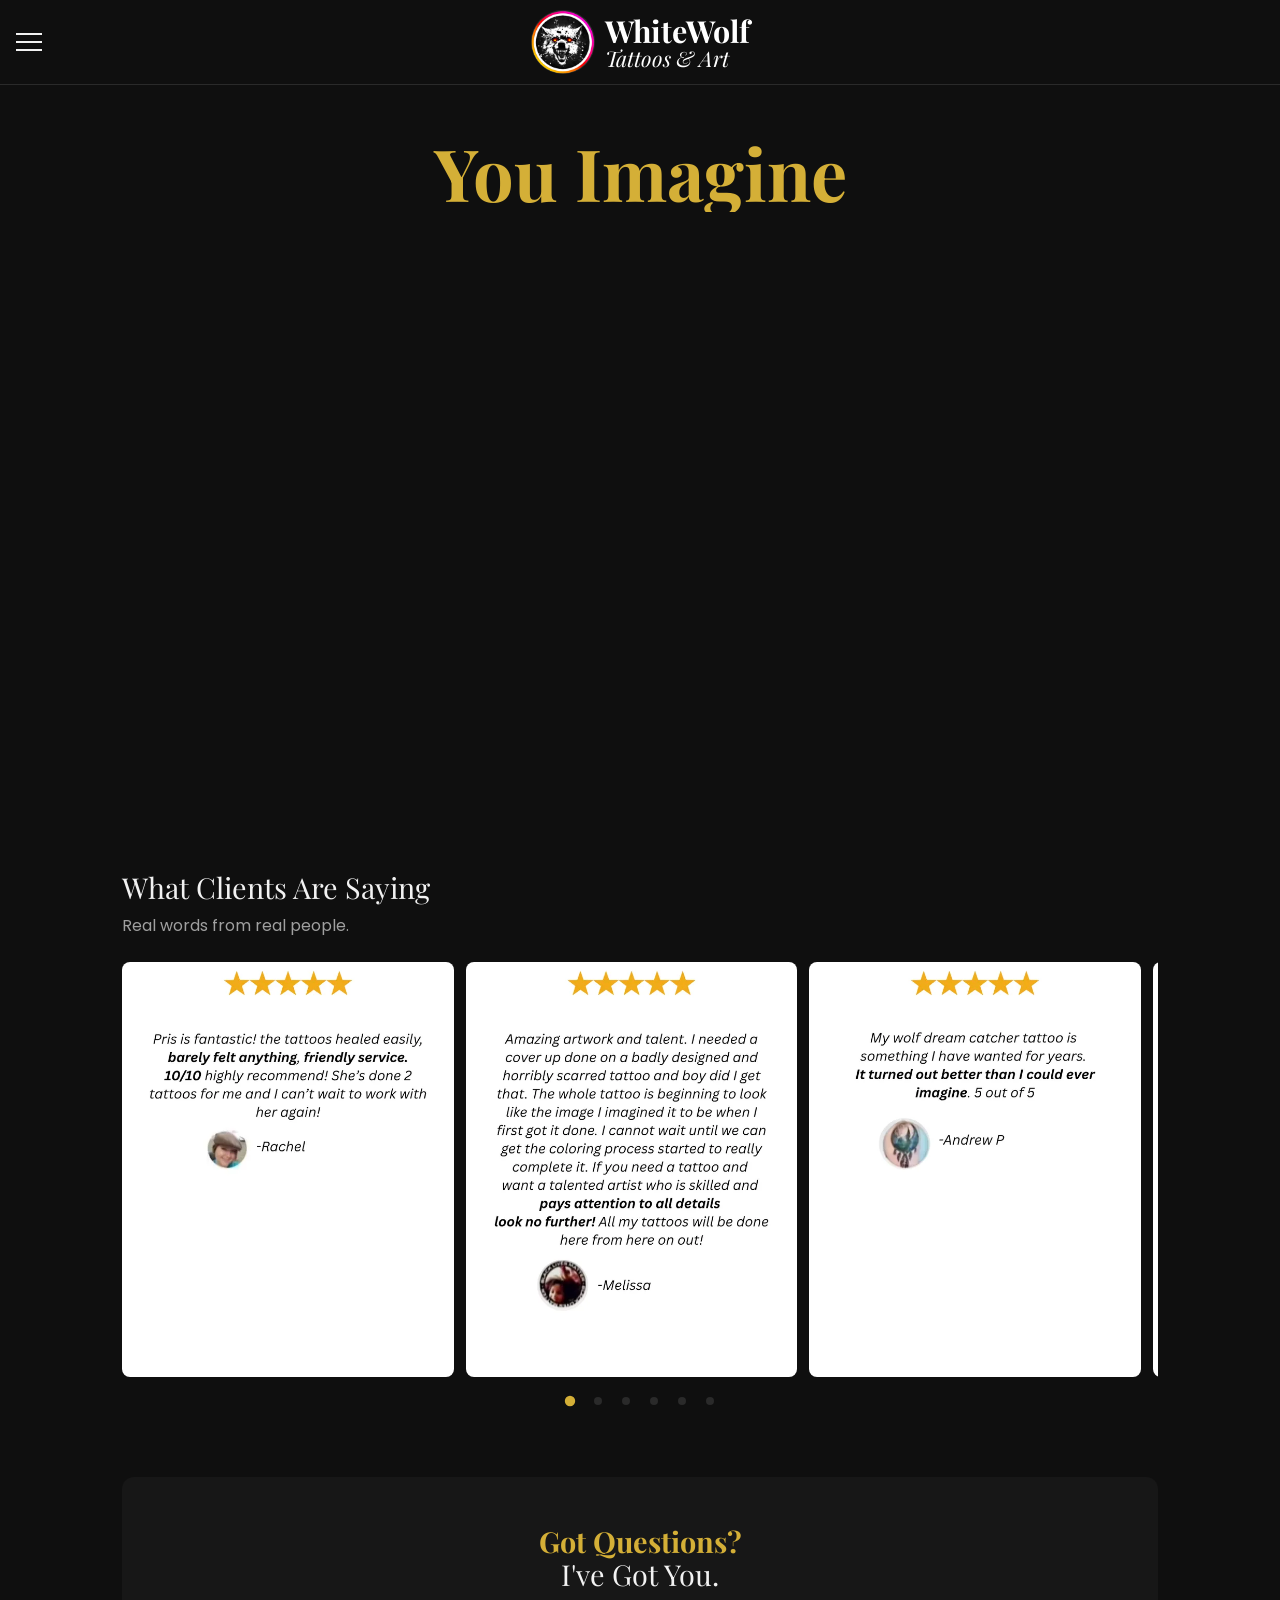
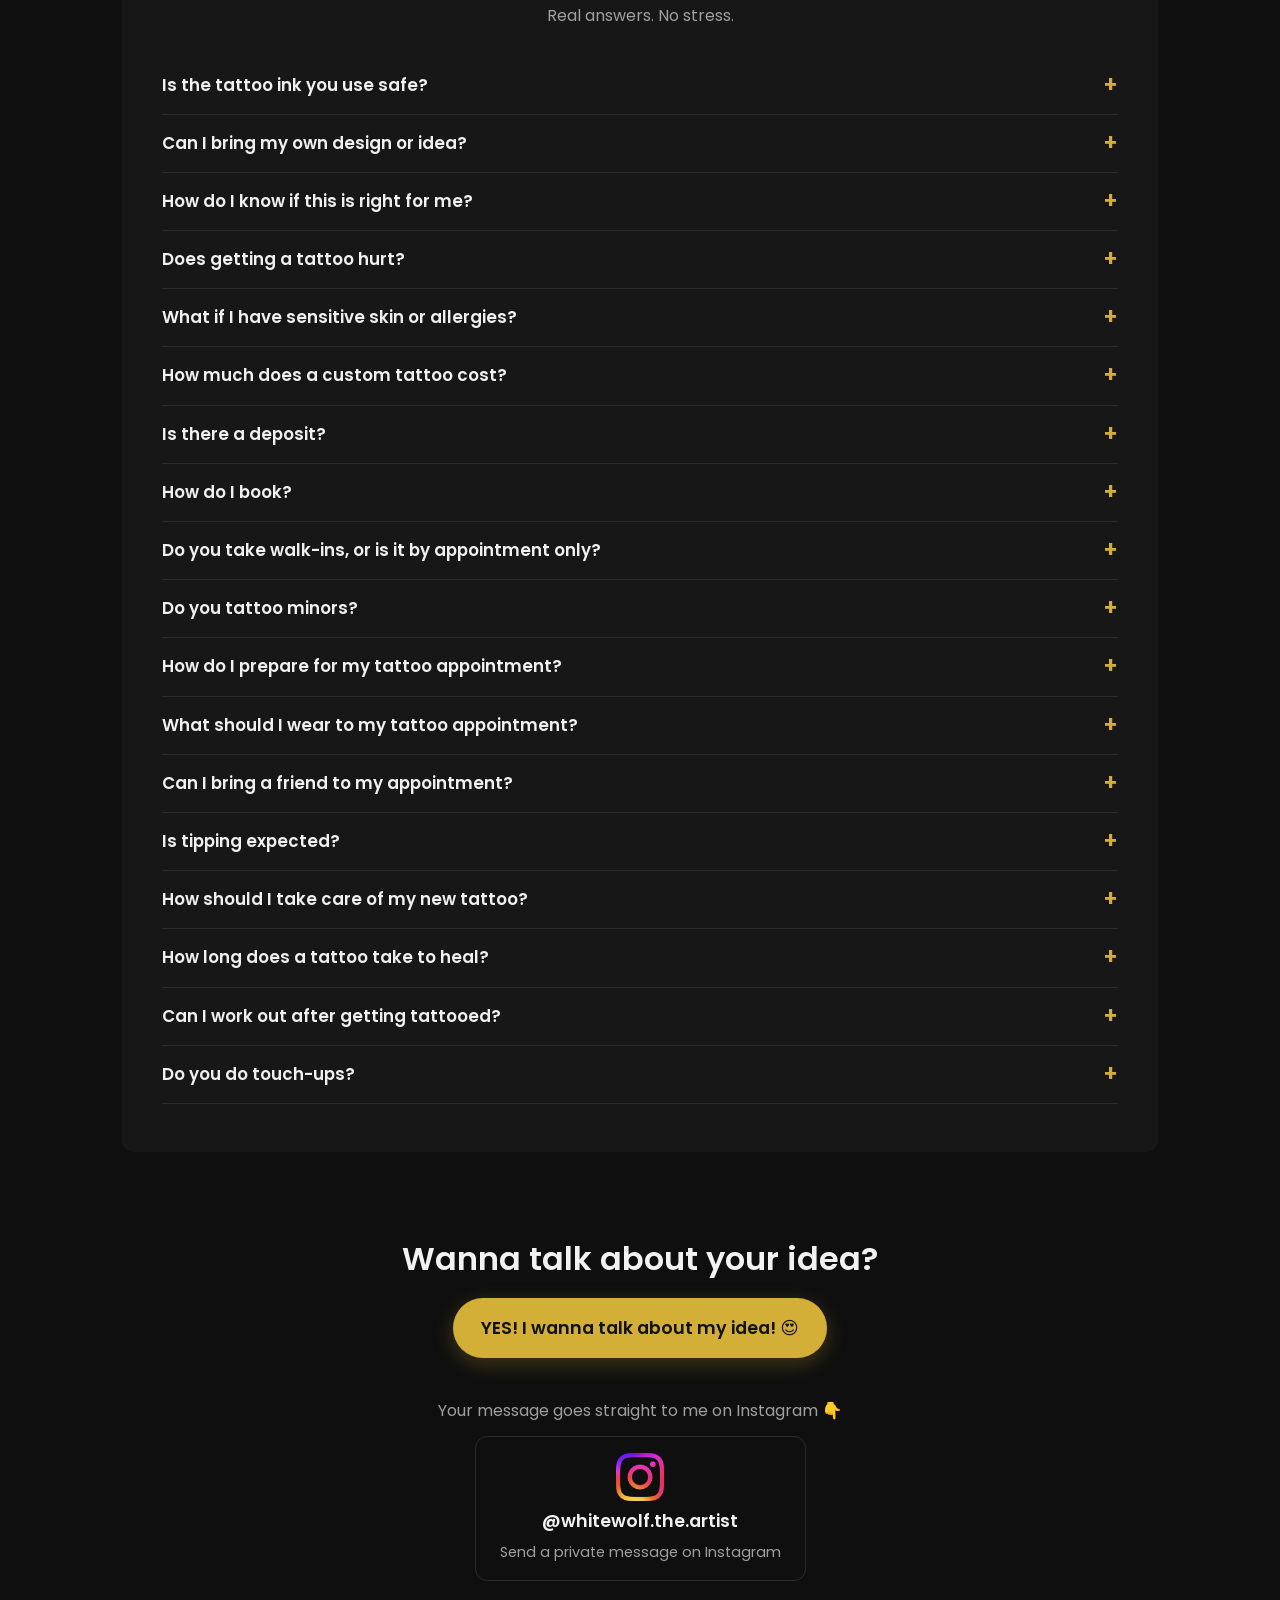
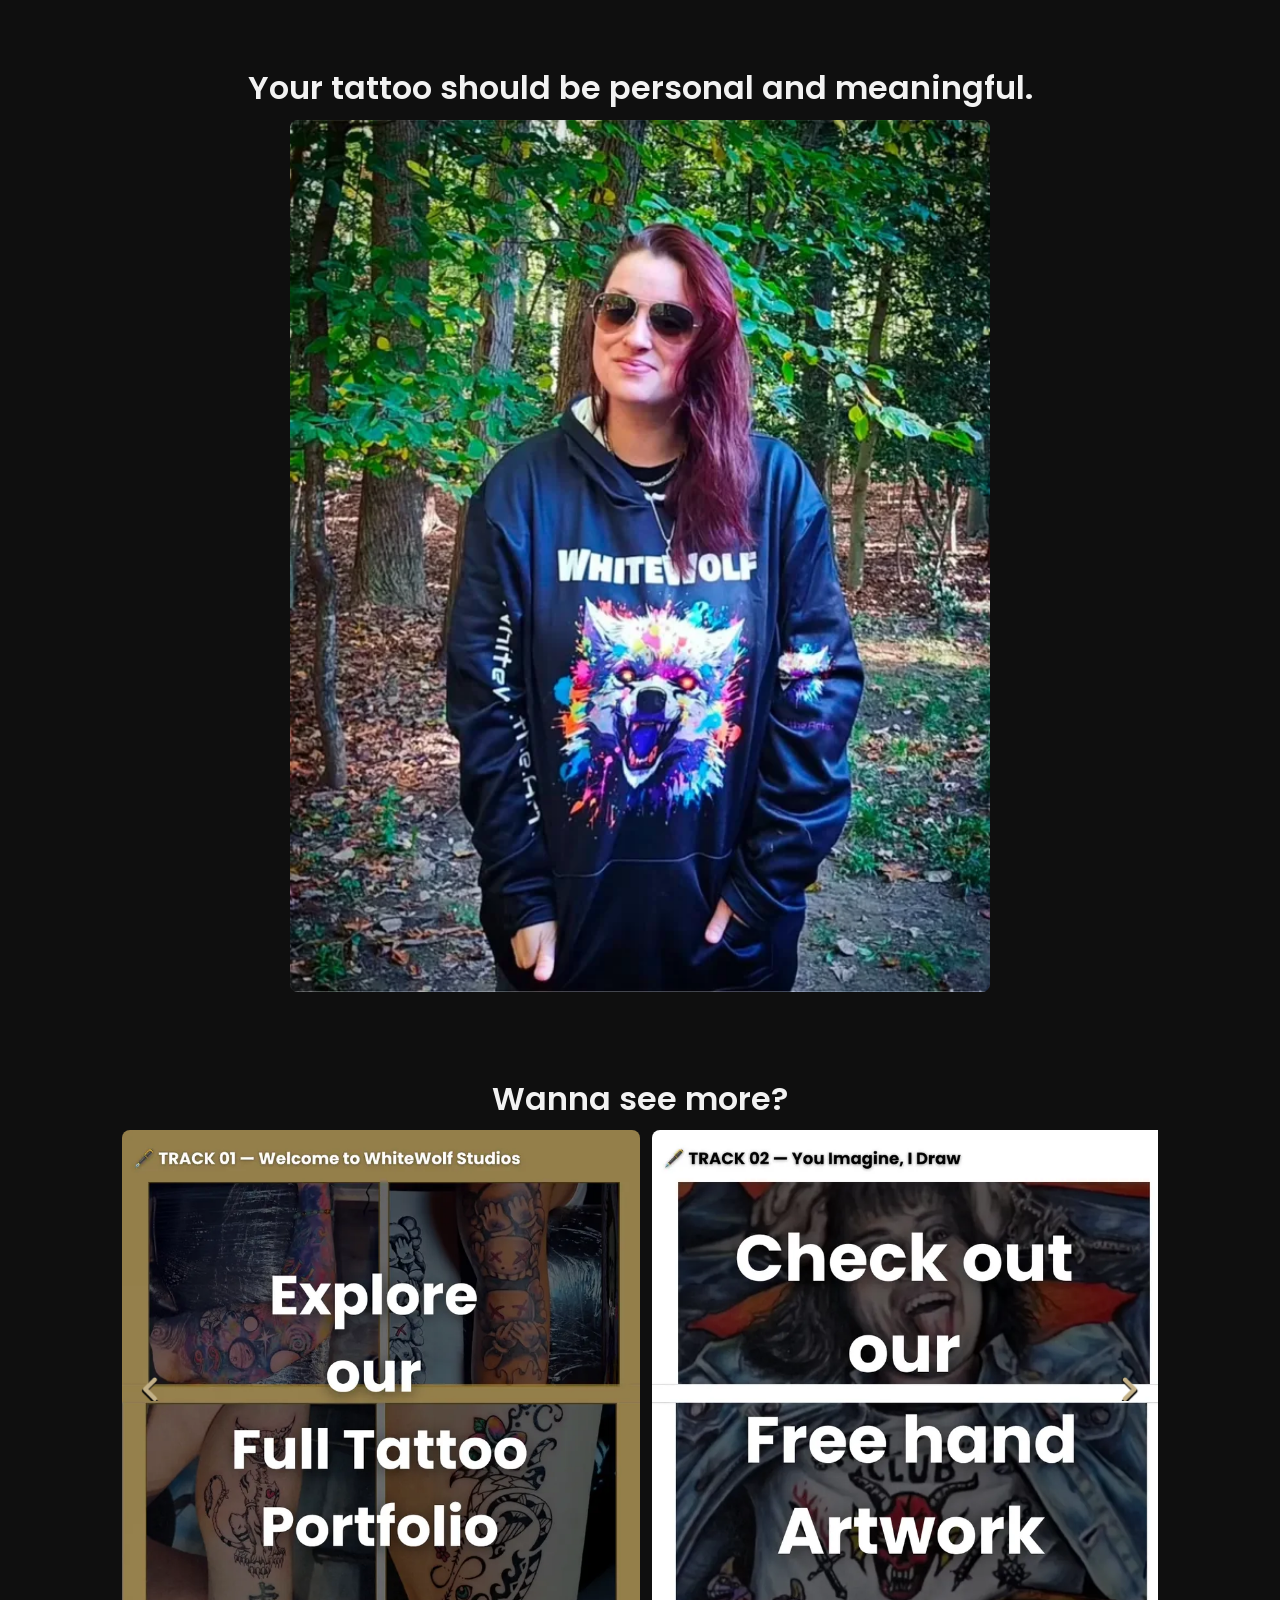
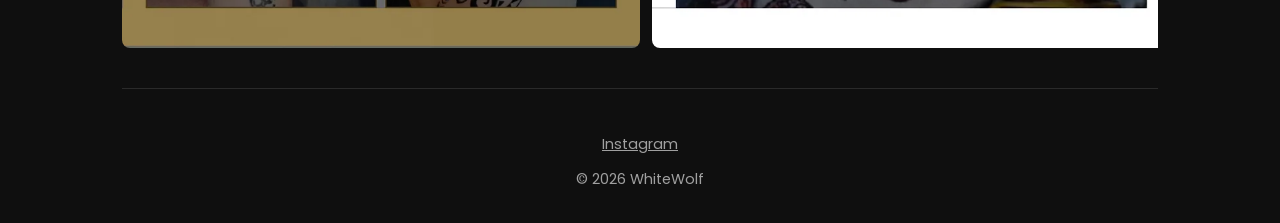
==== commit c0b9bcc7: "Remove fresh vs. healed tattoos carousel from top of home page" ====
--- a/index.html
+++ b/index.html
@@ -32,6 +32,7 @@
     <button class="menu-close" aria-label="Close menu">&times;</button>
     <a href="index.html">Home</a>
     <a href="portfolio.html">Tattoos</a>
+    <a href="fresh-vs-healed.html">Fresh Vs. Healed</a>
     <a href="coverups.html">Cover-Ups</a>
     <a href="art.html">Art</a>
     <a href="pricing.html">Pricing</a>
@@ -46,10 +47,10 @@
       </h1>
     </section>
 
-    <!-- 🎬 TRAILER VIDEO -->
+        <!-- 🎬 TRAILER VIDEO -->
     <section class="trailer">
       <video class="trailer-video"
-             src="media/video/trailer.mp4"
+             src="media/trailer.mp4"
              autoplay muted loop playsinline
              preload="auto"
              width="858" height="1073"
@@ -57,24 +58,7 @@
       </video>
     </section>
 
-         <!-- 🆕 TOP CAROUSEL: photos 1-5 -->
-    <section class="top-carousel">
-      <div class="carousel-wrap">
-        <button class="car-btn car-prev" type="button" aria-label="Previous photo">
-          <img src="media/icons/arrow-left.png" alt="">
-        </button>
-        <div class="carousel">
-          <img src="media/home-page-photos/home-01.webp" alt="Tattoo by WhiteWolf" width="800" height="1000" fetchpriority="high">
-          <img src="media/home-page-photos/home-02.webp" alt="Tattoo by WhiteWolf" width="800" height="1000" loading="lazy">
-          <img src="media/home-page-photos/home-03.webp" alt="Tattoo by WhiteWolf" width="800" height="1000" loading="lazy">
-          <img src="media/home-page-photos/home-04.webp" alt="Tattoo by WhiteWolf" width="800" height="1000" loading="lazy">
-          <img src="media/home-page-photos/home-05.webp" alt="Tattoo by WhiteWolf" width="800" height="1000" loading="lazy">
-        </div>
-        <button class="car-btn car-next" type="button" aria-label="Next photo">
-          <img src="media/icons/arrow-right.png" alt="">
-        </button>
-      </div>
-    </section>
+    
     
     <section class="reviews">
       <h2>What Clients Are Saying</h2>
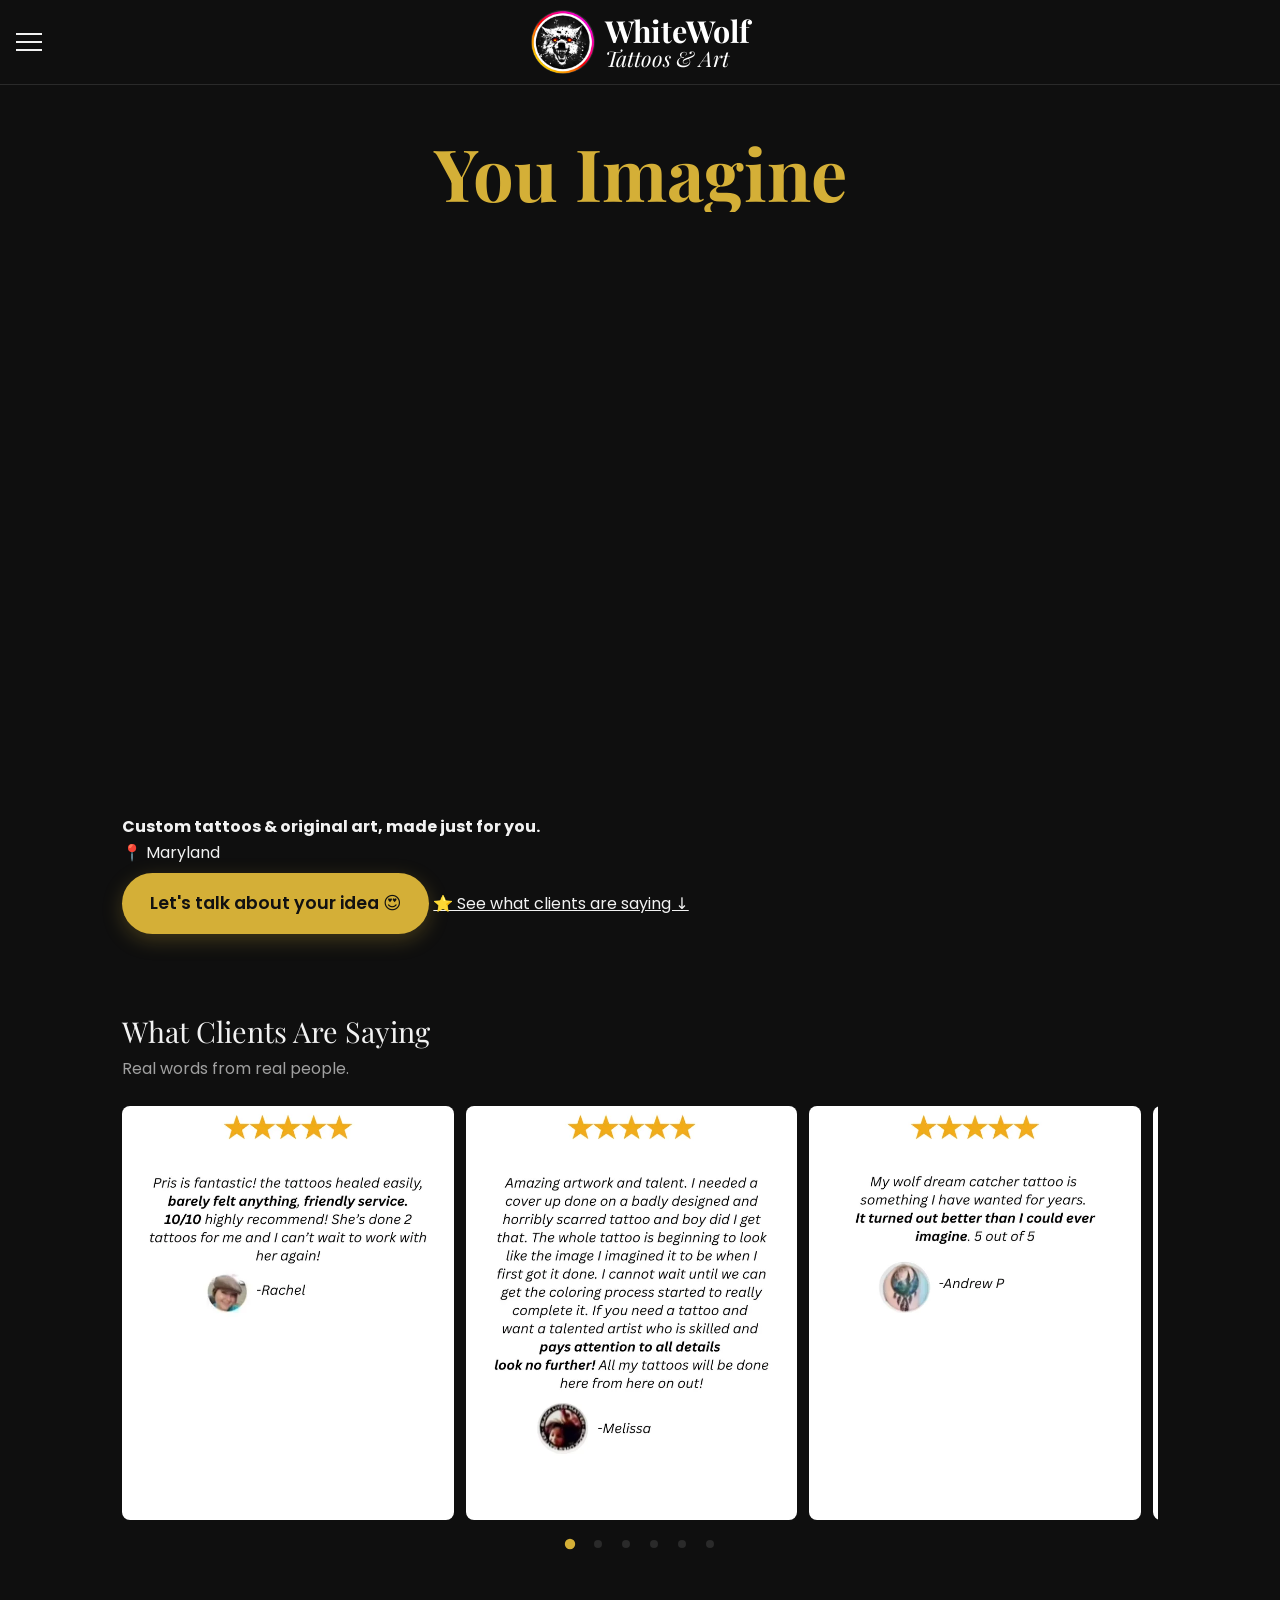
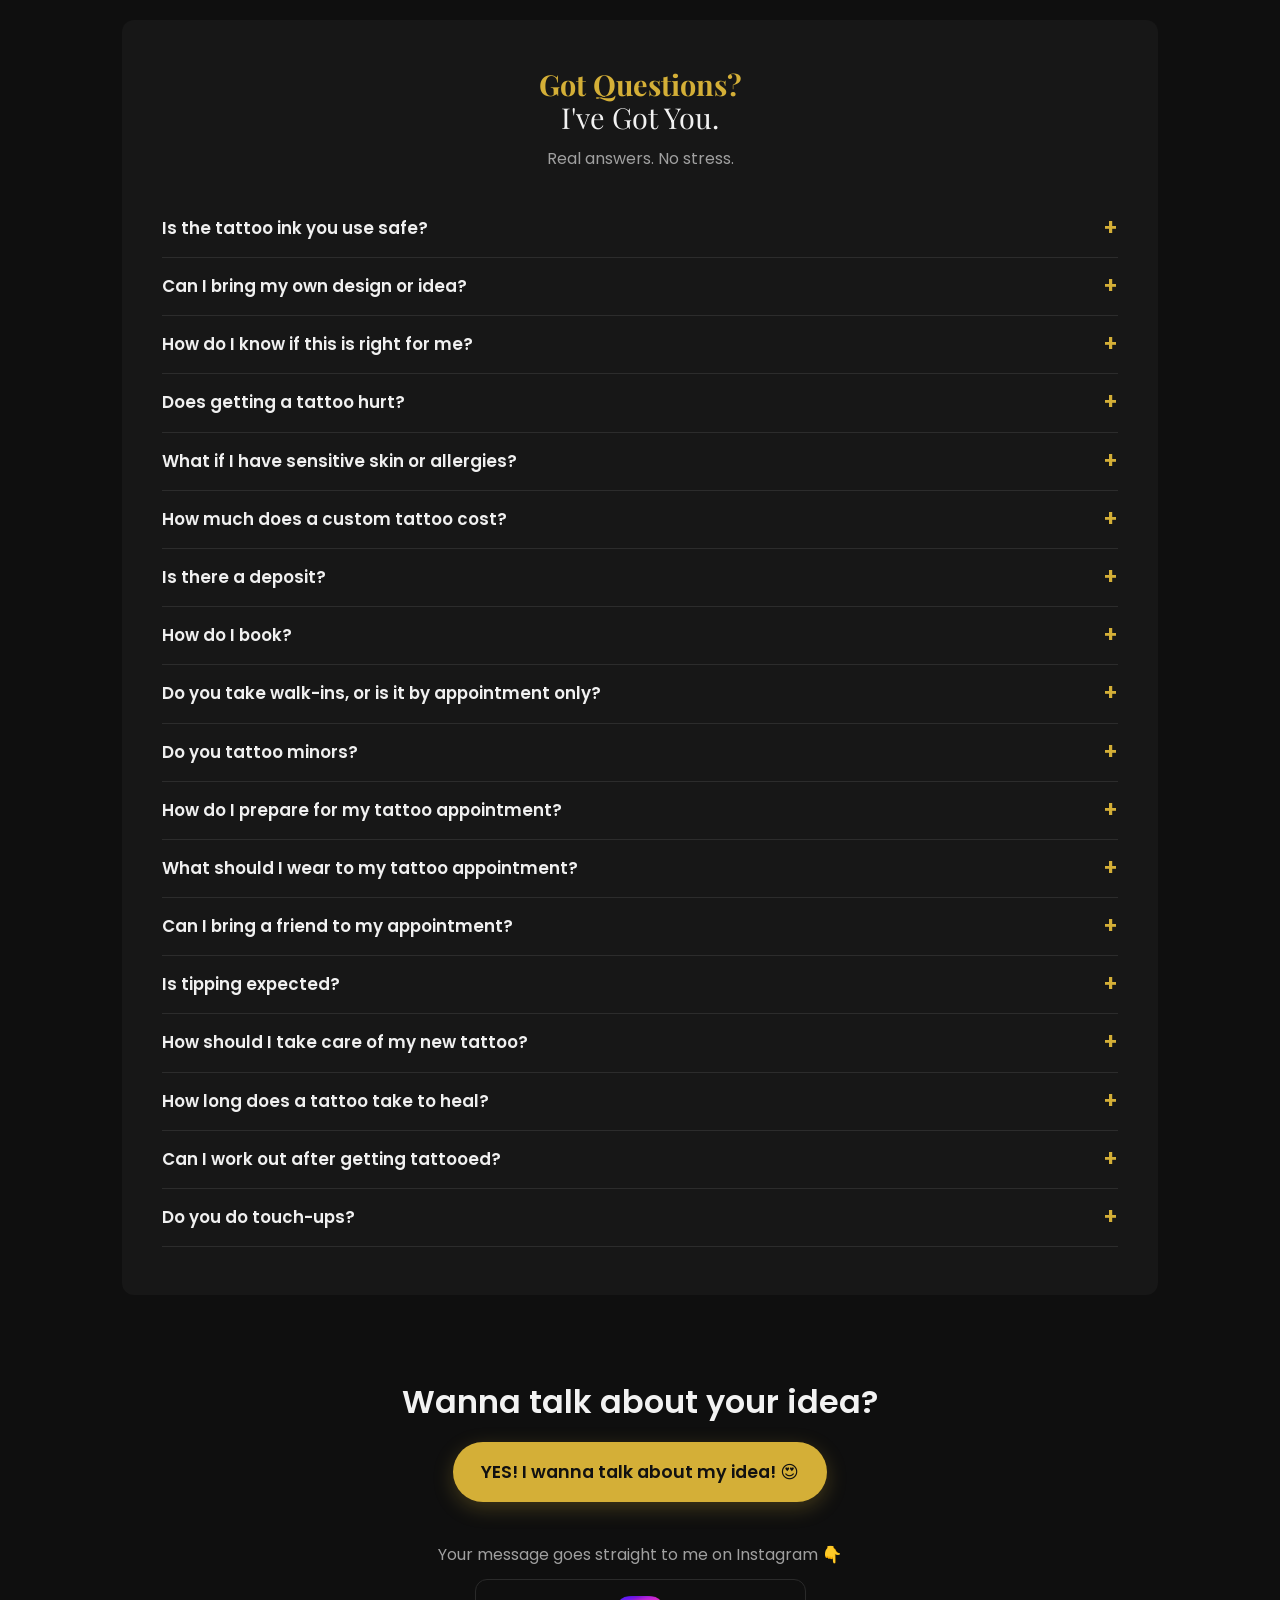
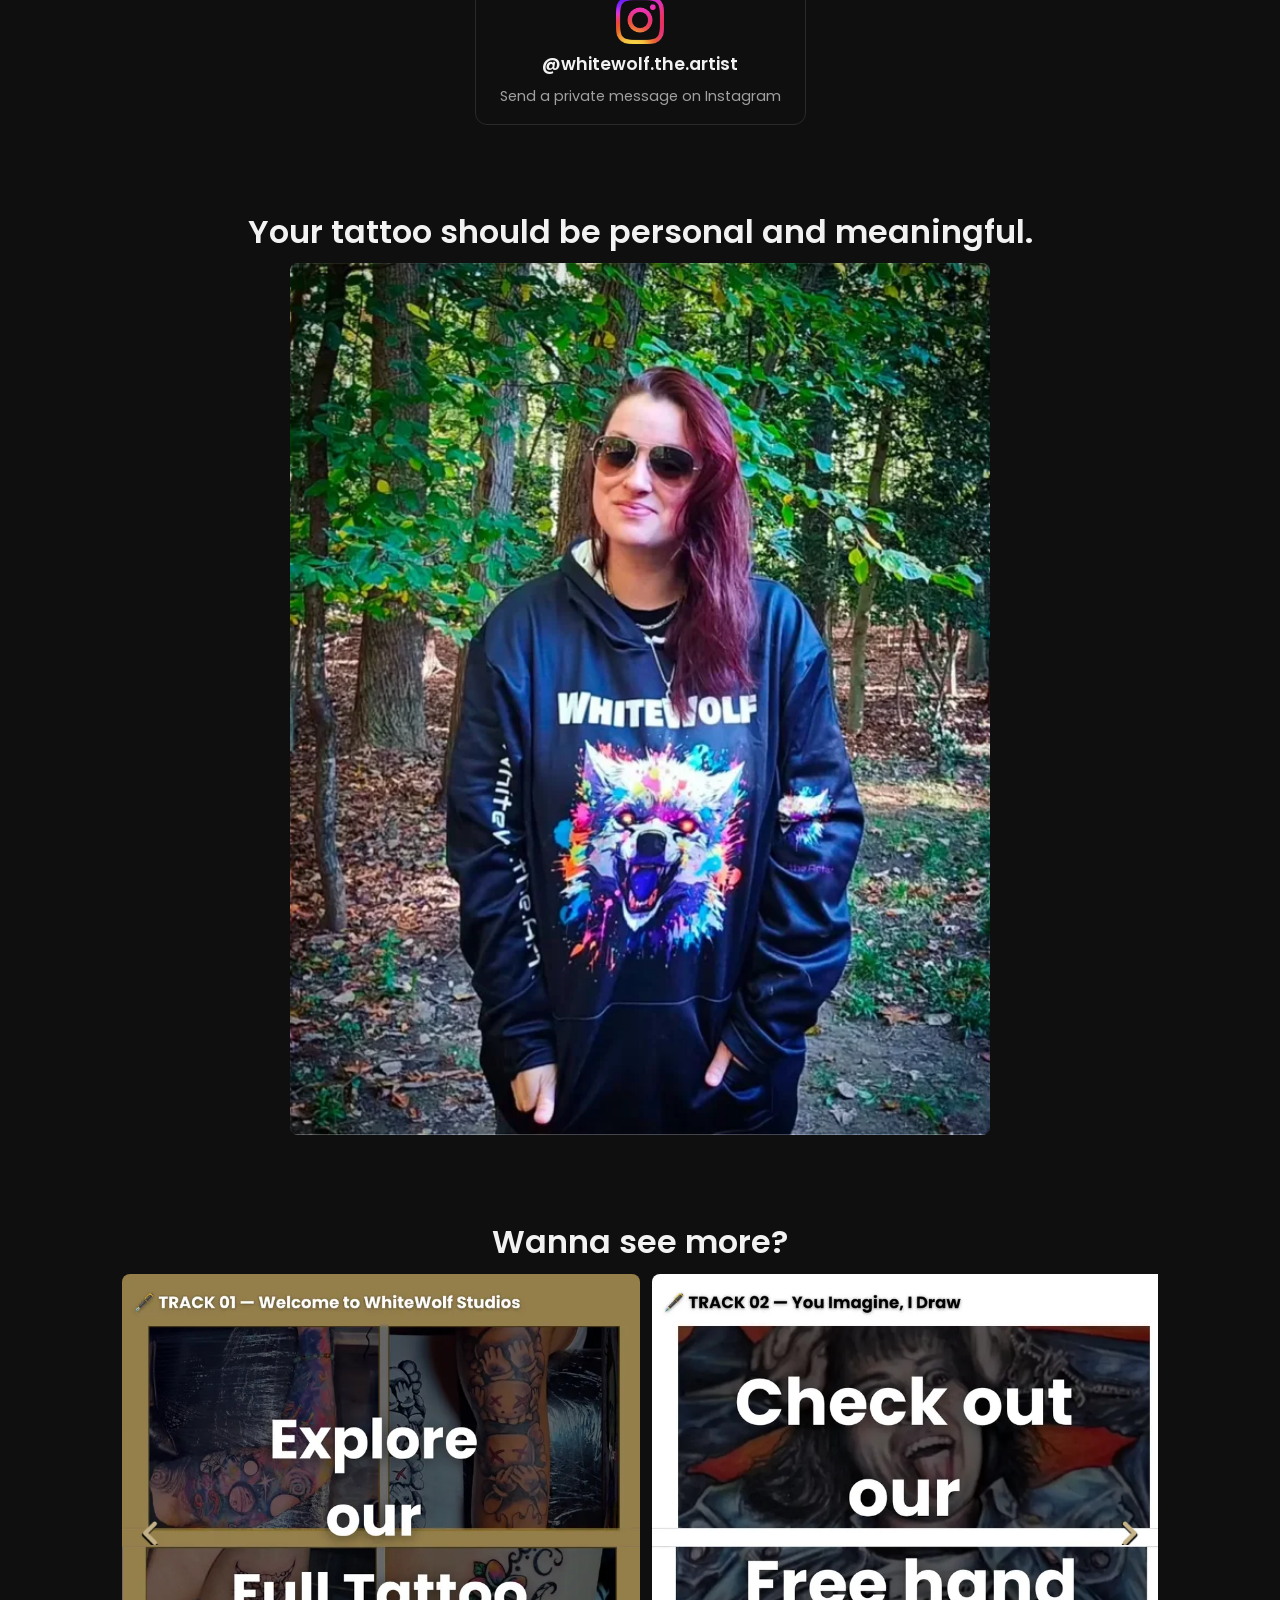
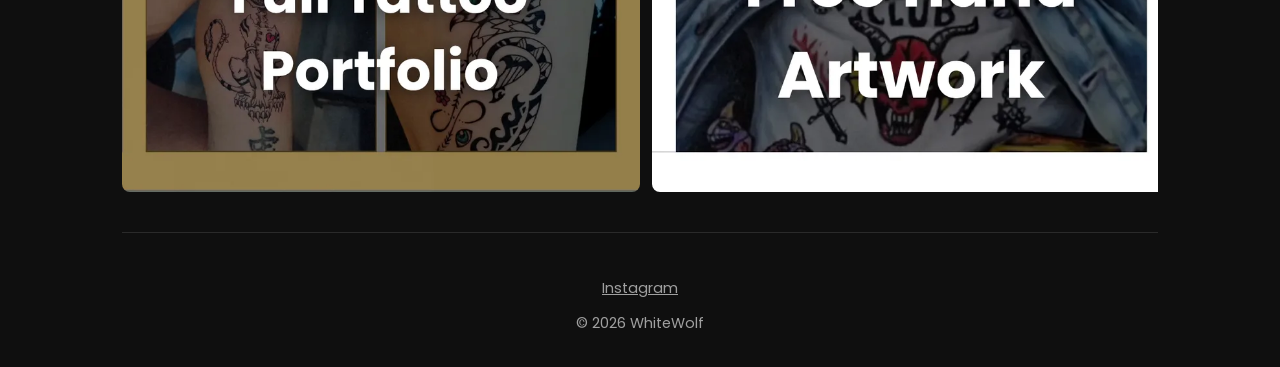
==== commit 6c758264: "Add text, button, and reviews link under trailer" ====
--- a/index.html
+++ b/index.html
@@ -58,9 +58,17 @@
       </video>
     </section>
 
+     
+    <!-- ✨ UNDER THE TRAILER -->
+    <section class="hero-cta">
+      <p class="hero-cta-line"><strong>Custom tattoos &amp; original art, made just for you.</strong></p>
+      <p class="hero-cta-place">📍 Maryland</p>
+      <a href="https://ig.me/m/whitewolf.the.artist" class="btn cta-btn">Let's talk about your idea 😍</a>
+      <a href="#reviews" class="hero-cta-reviews">⭐ See what clients are saying ↓</a>
+    </section>
     
     
-    <section class="reviews">
+     <section class="reviews" id="reviews">
       <h2>What Clients Are Saying</h2>
       <p class="page-sub">Real words from real people.</p>
       <div class="review-track" id="review-track"></div>
--- a/css/style.css
+++ b/css/style.css
@@ -464,3 +464,10 @@
 @media (min-width: 1100px) {
   .carousel-fit > a { flex-basis: 50%; }
 }
+
+
+
+/* ===== TRAILER CLOSER TO THE MAIN HEADLINE ===== */
+.hero { padding-bottom: 0; }        /* was 8px */
+.hero h1 { margin-bottom: 4px; }    /* was 12px */
+.trailer { padding-top: 0; }        /* was 8px */
